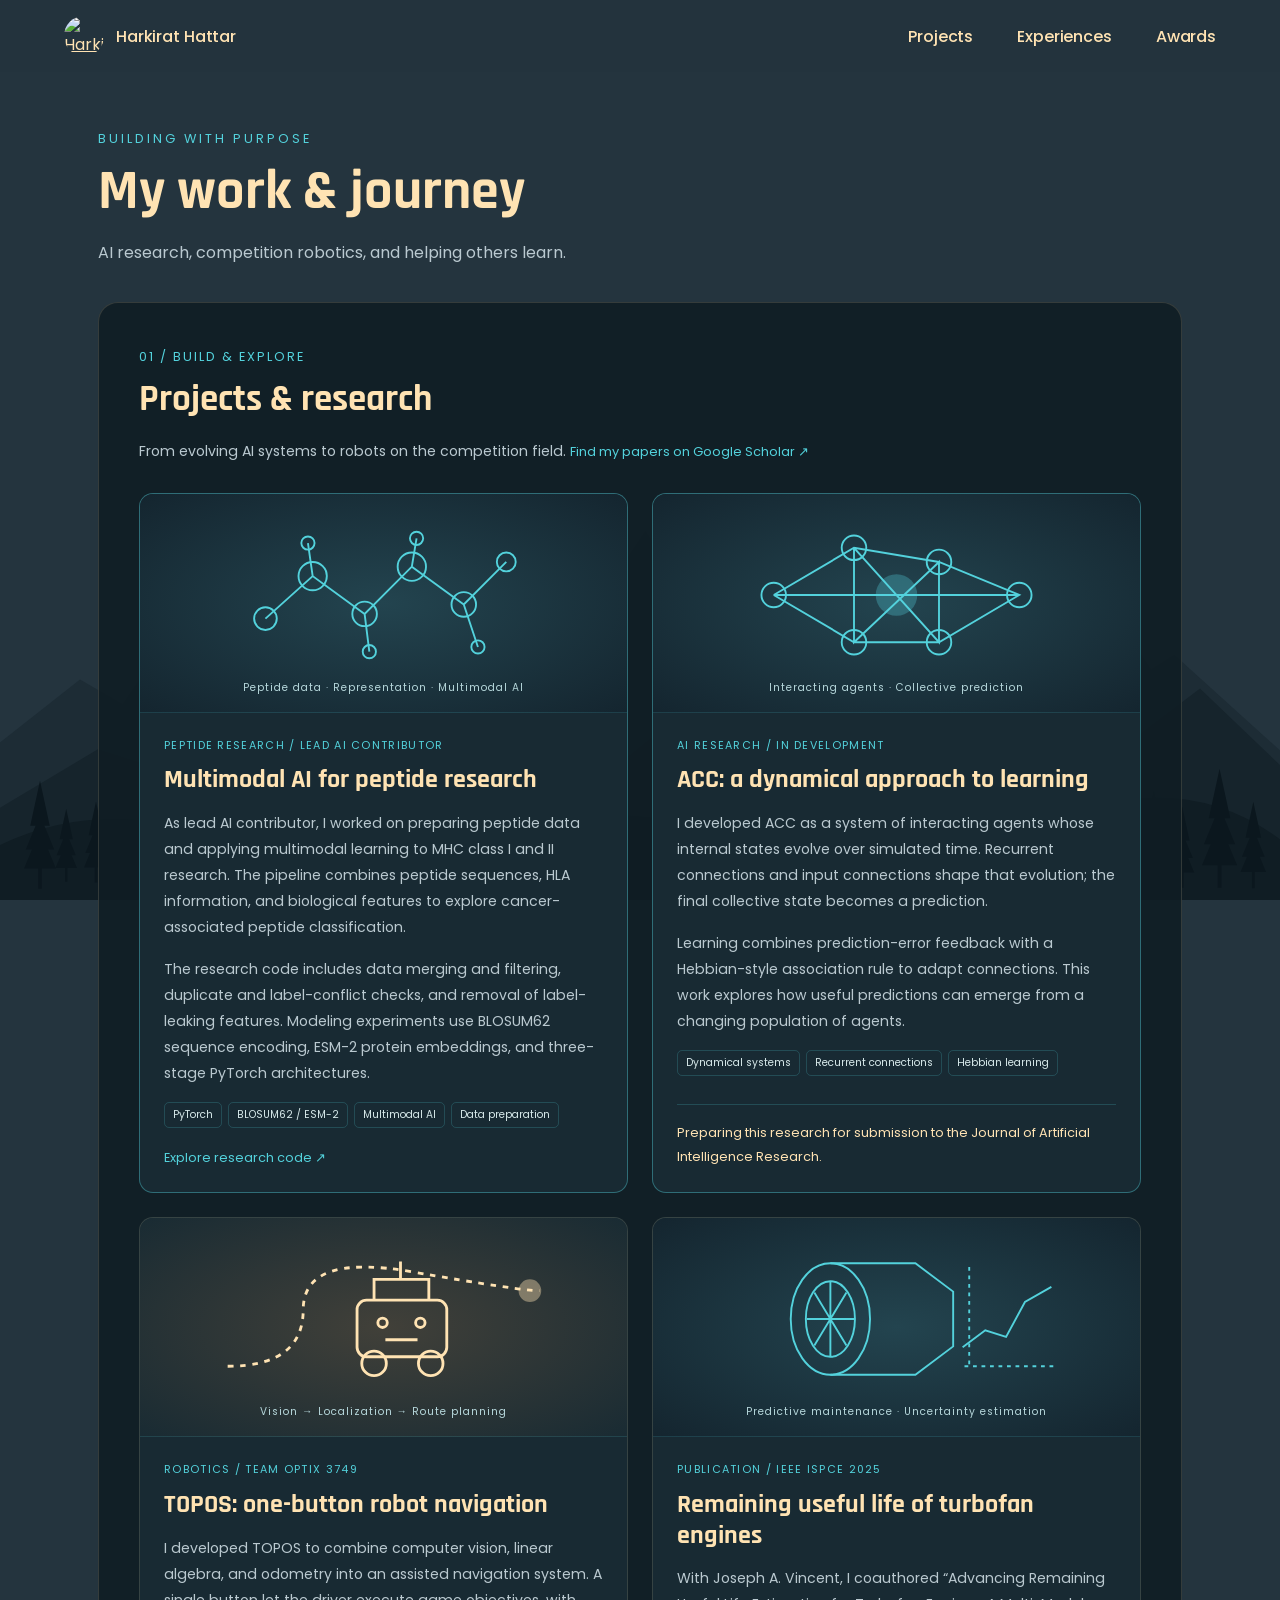
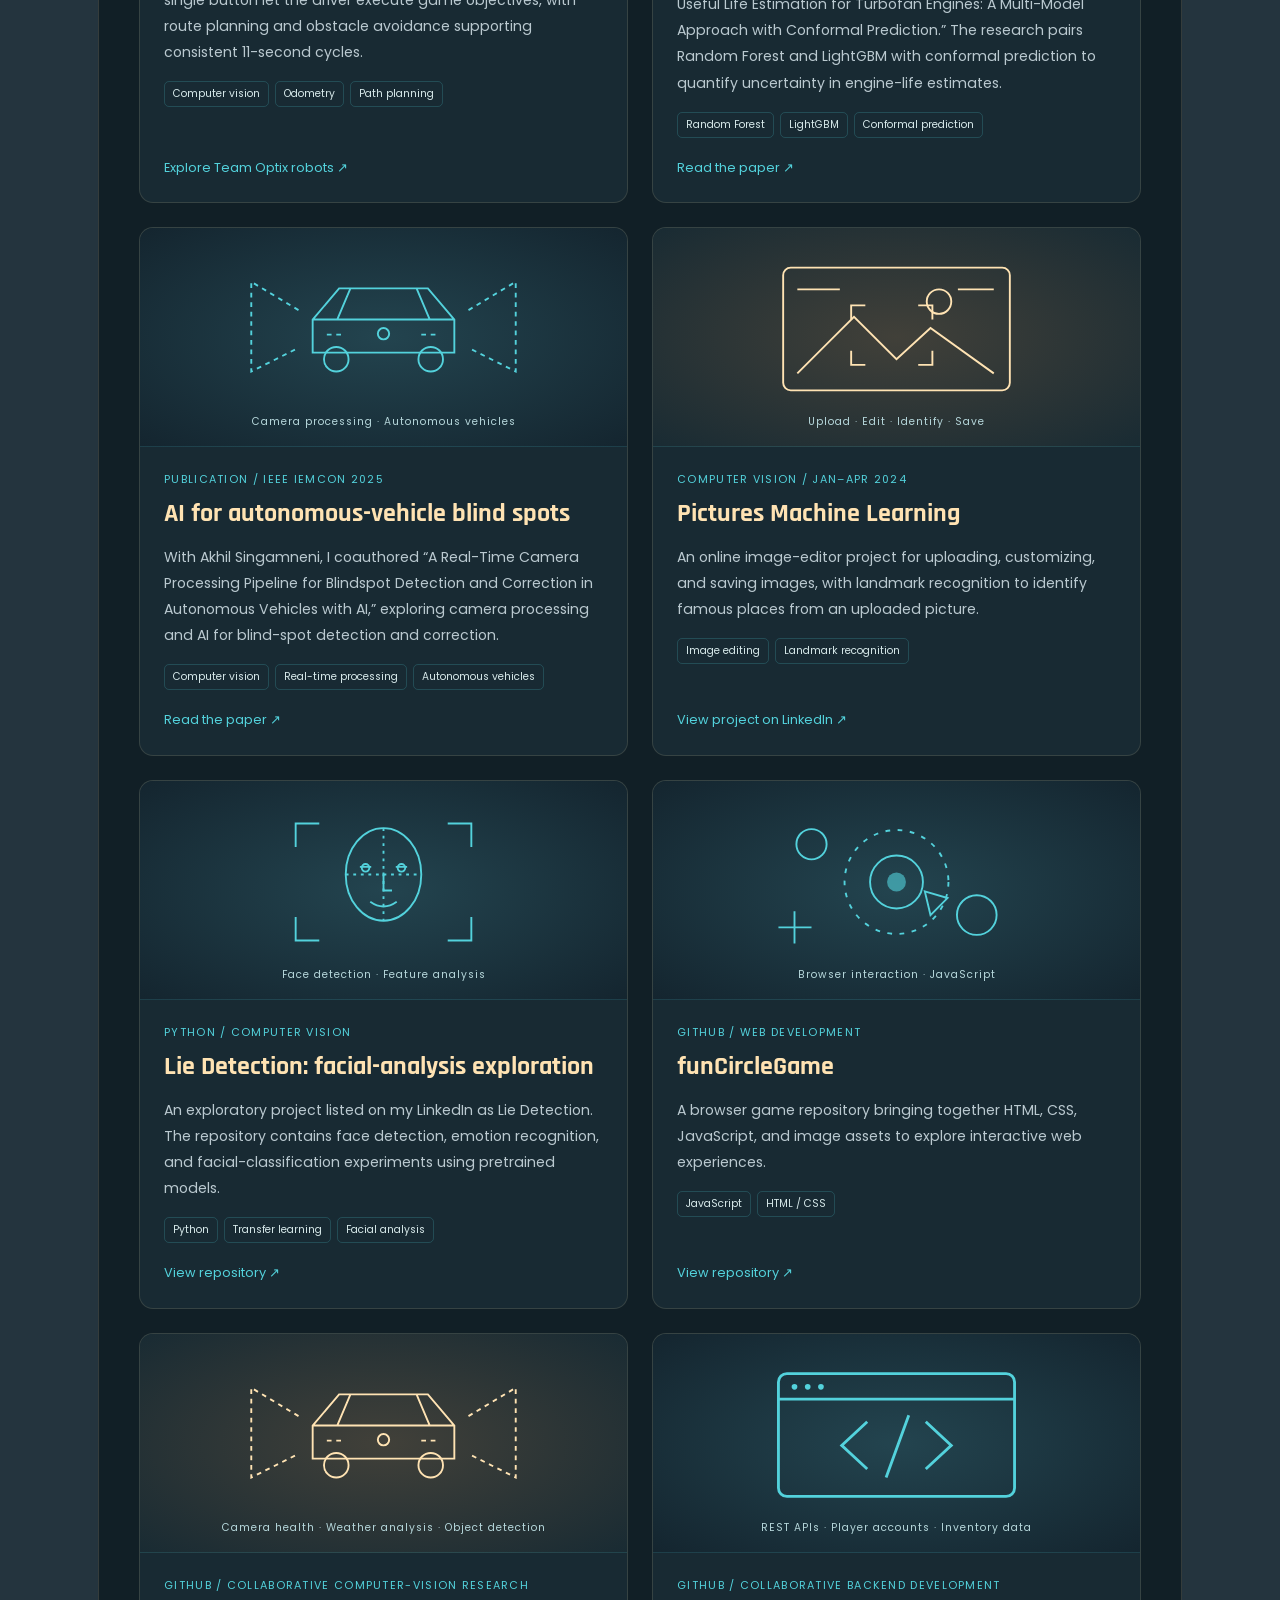
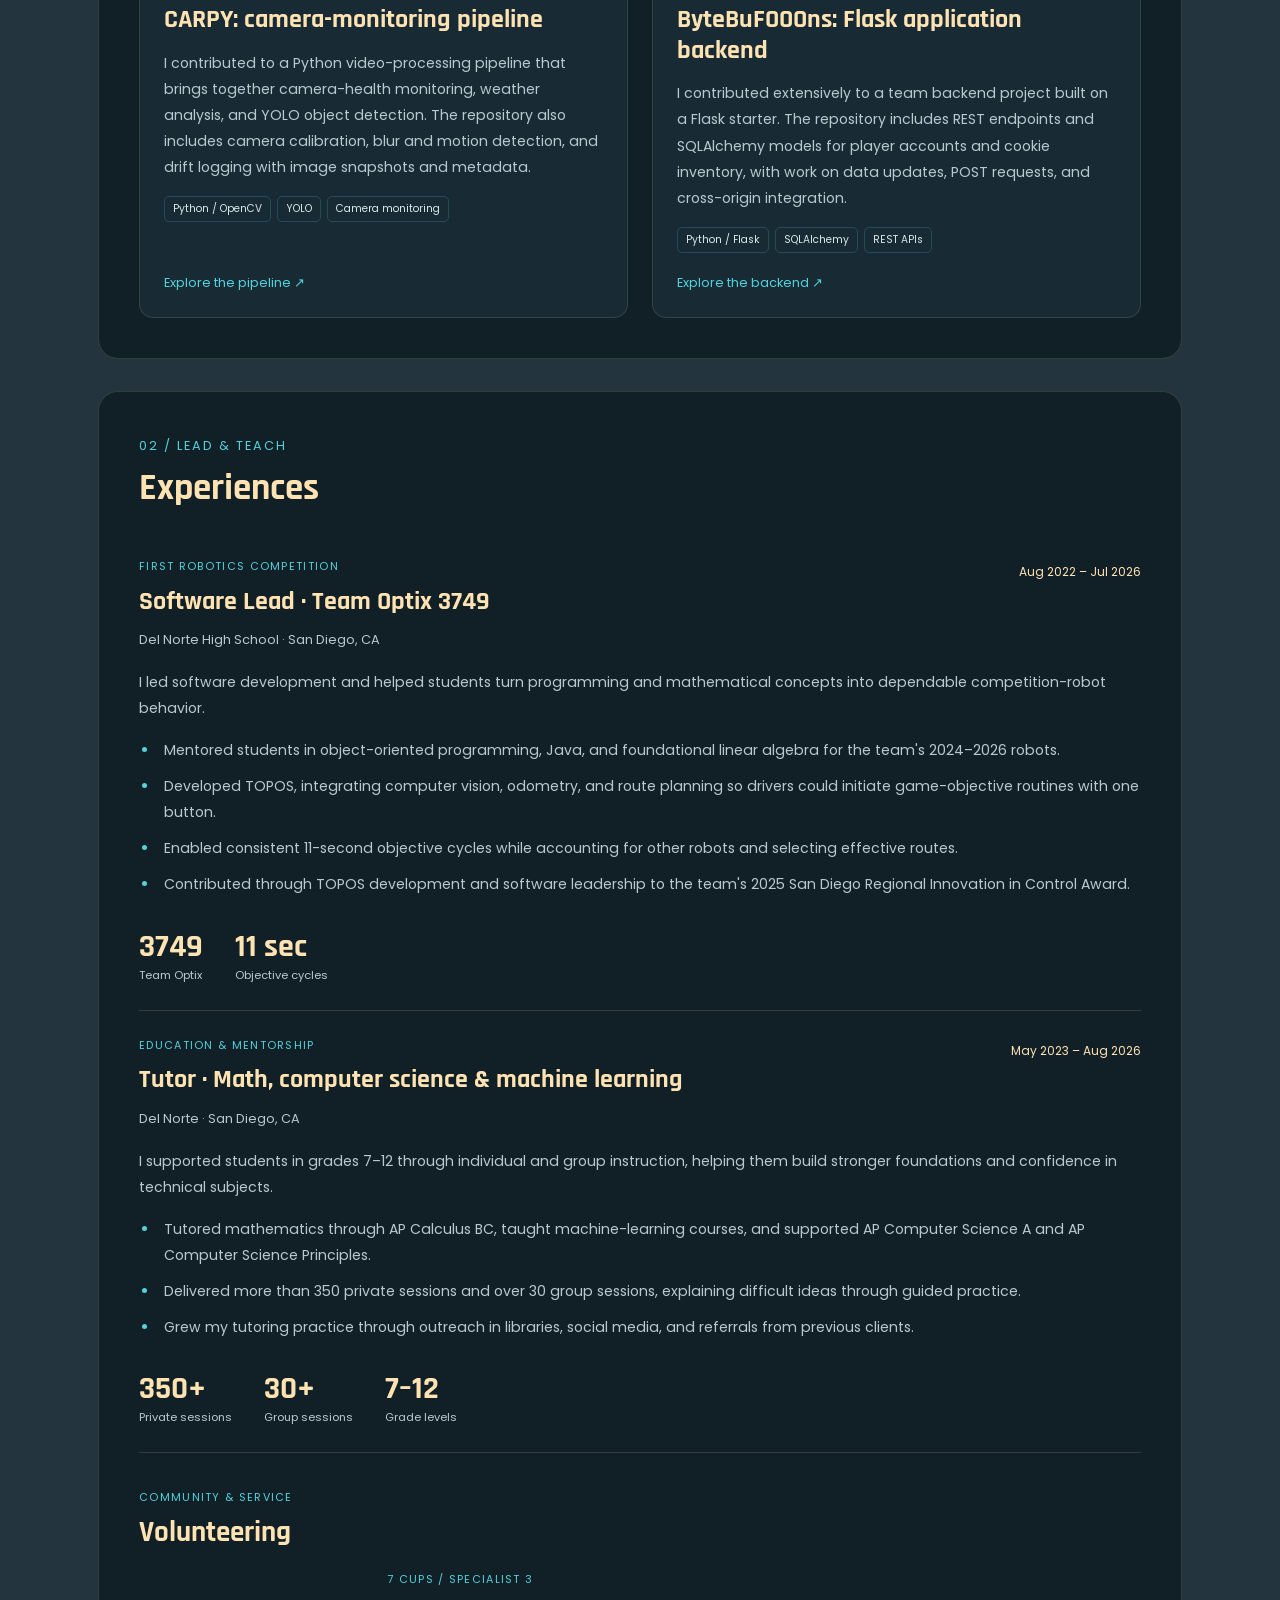
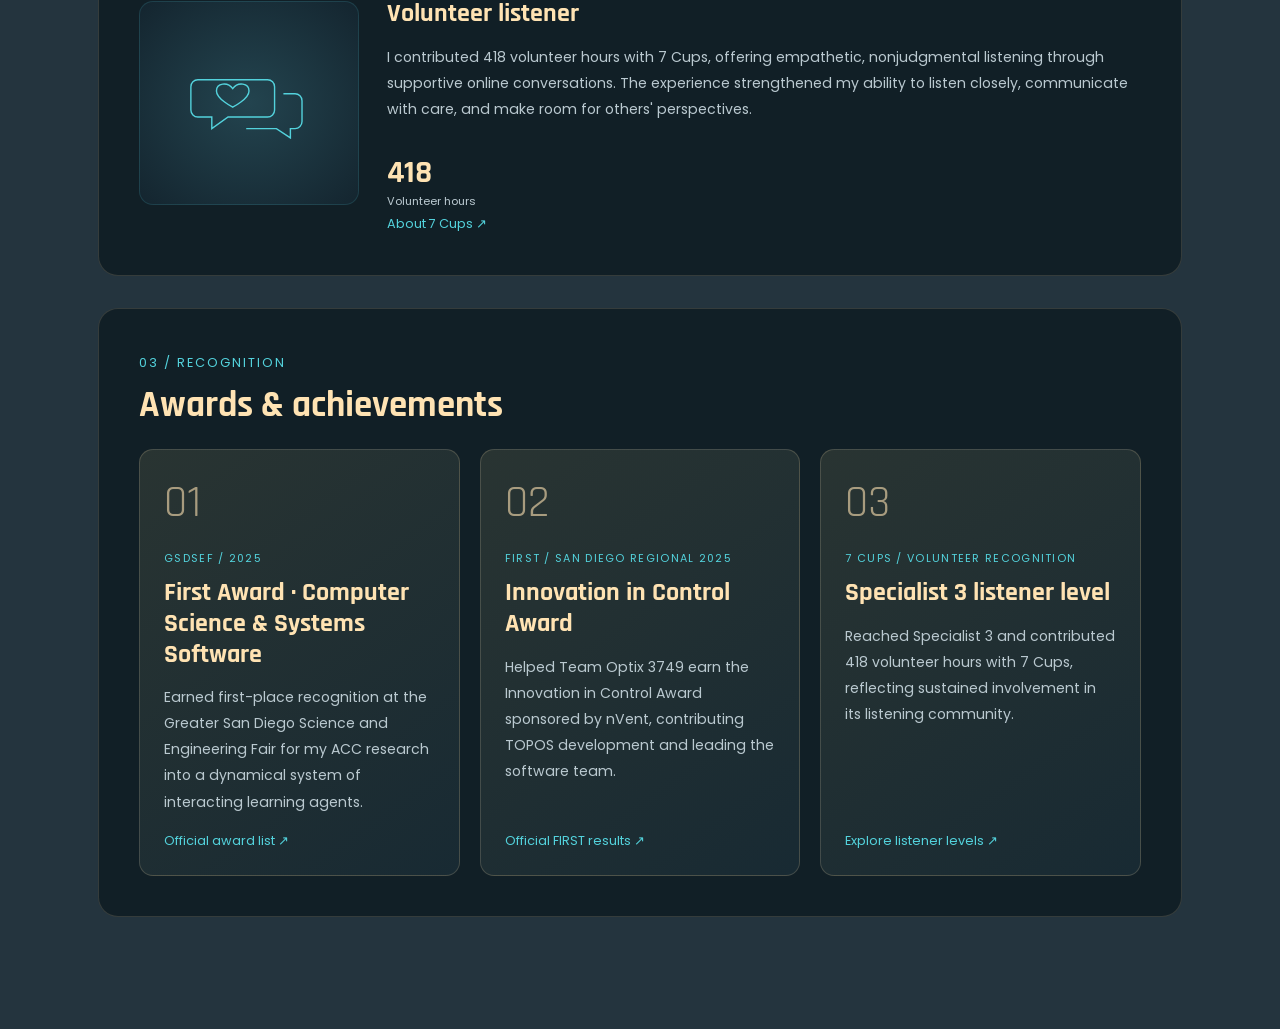
==== about.html @ 41f13f4e "Add files via upload" ====
﻿<!DOCTYPE html>
<html lang="en">
<head>
  <meta charset="UTF-8">
  <meta name="viewport" content="width=device-width, initial-scale=1">
  <meta name="description" content="Explore Harkirat Hattar's projects, experiences, and awards.">
  <title>Harkirat Hattar | About</title>
  <link href="https://fonts.googleapis.com/css2?family=Poppins:wght@400;500;600&family=Rajdhani:wght@400;600;700&display=swap" rel="stylesheet">
  <link rel="stylesheet" href="./style.css">
  <script src="./script.js" defer></script>
</head>
<body class="back-row-toggle about-page">
  <div class="rain front-row" aria-hidden="true"></div>
  <div class="rain back-row" aria-hidden="true"></div>
  <svg class="landscape" viewBox="0 0 1440 360" preserveAspectRatio="none" aria-hidden="true" focusable="false">
    <defs><symbol id="pine" viewBox="0 0 40 100"><path d="M18 100V82H2L11 65H4L15 44H9L20 4L31 44H25L36 65H29L38 82H22V100Z" /></symbol></defs>
    <path class="mountains-distant" d="M0 220L90 164L138 186L252 52L315 122L350 109L465 219L574 140L615 162L726 32L803 121L839 110L967 229L1061 151L1106 167L1220 66L1295 155L1321 142L1440 227V360H0Z" />
    <path class="mountains-near" d="M0 278L110 226L166 240L287 159L365 218L405 207L535 285L641 222L695 240L815 163L886 217L928 202L1080 283L1172 220L1243 236L1350 172L1440 240V360H0Z" />
    <path class="foothills" d="M0 311Q125 264 267 312T556 309T843 314T1150 302T1440 306V360H0Z" />
    <g class="trees">
      <use href="#pine" x="25" y="245" width="40" height="110" /><use href="#pine" x="61" y="272" width="27" height="76" /><use href="#pine" x="93" y="263" width="30" height="88" />
      <use href="#pine" x="1280" y="252" width="36" height="104" /><use href="#pine" x="1315" y="268" width="30" height="87" /><use href="#pine" x="1350" y="230" width="44" height="128" /><use href="#pine" x="1394" y="263" width="32" height="93" />
    </g>
  </svg>

  <header>
    <div class="nav-brand">
      <a class="nav-portrait" href="./index.html" aria-label="Home">
        <img class="logo" src="./assets/harkirat-hattar.jpg" alt="Harkirat Hattar" width="40" height="40">
      </a>
      <a class="nav-name" href="./index.html">Harkirat Hattar</a>
    </div>
    <button class="icons" type="button" aria-label="Open navigation" aria-controls="main-navigation" aria-expanded="false"><span id="menu-icon" aria-hidden="true">&#9776;</span><span id="close-icon" aria-hidden="true">&#215;</span></button>
    <nav class="navbar" id="main-navigation" aria-label="Main navigation">
      <a href="./about.html#projects" class="nav-item" style="--i: 0">Projects</a>
      <a href="./about.html#experiences" class="nav-item" style="--i: 1">Experiences</a>
      <a href="./about.html#awards" class="nav-item" style="--i: 2">Awards</a>
    </nav>
  </header>

  <main class="about-layout">
    <svg class="art-library" xmlns="http://www.w3.org/2000/svg" aria-hidden="true" focusable="false">
      <defs>
        <symbol id="art-peptide" viewBox="0 0 400 180"><g fill="none" stroke="currentColor" stroke-width="2"><path d="M75 115 125 70 180 110 230 60 285 100 330 55M125 70l-5-35M180 110l5 40M230 60l5-30M285 100l15 45"/><circle cx="75" cy="115" r="12"/><circle cx="125" cy="70" r="15"/><circle cx="180" cy="110" r="13"/><circle cx="230" cy="60" r="15"/><circle cx="285" cy="100" r="13"/><circle cx="330" cy="55" r="10"/><circle cx="120" cy="35" r="7"/><circle cx="185" cy="150" r="7"/><circle cx="235" cy="30" r="7"/><circle cx="300" cy="145" r="7"/></g></symbol>
        <symbol id="art-car" viewBox="0 0 400 180"><g fill="none" stroke="currentColor" stroke-width="2"><path d="M125 115V80l28-33h94l28 33v35zM125 80h150M165 47l-14 33M235 47l14 33"/><circle cx="150" cy="122" r="13"/><circle cx="250" cy="122" r="13"/><path d="M140 96h20M240 96h20M110 70 60 40v95l50-25M290 70l50-30v95l-50-25" stroke-dasharray="5 5"/><circle cx="200" cy="95" r="6"/></g></symbol>
        <symbol id="art-agents" viewBox="0 0 400 180"><g fill="none" stroke="currentColor" stroke-width="2"><path d="M70 90 155 40 245 55 330 90 245 140 155 140 70 90M155 40 155 140 245 55 245 140 155 40M70 90 330 90"/><circle cx="70" cy="90" r="13"/><circle cx="155" cy="40" r="13"/><circle cx="245" cy="55" r="13"/><circle cx="330" cy="90" r="13"/><circle cx="155" cy="140" r="13"/><circle cx="245" cy="140" r="13"/></g><circle cx="200" cy="90" r="22" fill="currentColor" opacity=".3"/></symbol>
        <symbol id="art-robot" viewBox="0 0 400 180"><g fill="none" stroke="currentColor" stroke-width="3"><path stroke-dasharray="6 7" d="M35 140Q115 140 115 80T230 40T365 60"/><rect x="172" y="70" width="95" height="60" rx="10"/><path d="M190 70V48h58v22M218 48V29"/><circle cx="190" cy="137" r="13"/><circle cx="250" cy="137" r="13"/><circle cx="199" cy="94" r="5"/><circle cx="239" cy="94" r="5"/><path d="M202 112h34"/></g><circle cx="355" cy="60" r="12" fill="currentColor" opacity=".4"/></symbol>
        <symbol id="art-engine" viewBox="0 0 400 180"><g fill="none" stroke="currentColor" stroke-width="2"><ellipse cx="130" cy="90" rx="42" ry="59"/><ellipse cx="130" cy="90" rx="26" ry="40"/><path d="M130 31h90l40 30v58l-40 30h-90M130 50v80M105 90h50M113 62l34 56M147 62l-34 56M270 120l24-18 22 7 20-37 28-16"/><path stroke-dasharray="4 5" d="M272 140h95M277 35v108"/></g></symbol>
        <symbol id="art-image" viewBox="0 0 400 180"><g fill="none" stroke="currentColor" stroke-width="2"><rect x="80" y="25" width="240" height="130" rx="8"/><path d="m95 137 60-60 45 45 36-33 67 48M95 48h45M265 48h38"/><circle cx="245" cy="61" r="13"/><path d="M167 65h-15v15M223 65h15v15M152 113v15h15M238 113v15h-15"/></g></symbol>
        <symbol id="art-face" viewBox="0 0 400 180"><g fill="none" stroke="currentColor" stroke-width="2"><path d="M132 28h-25v25M268 28h25v25M107 127v25h25M293 127v25h-25"/><ellipse cx="200" cy="82" rx="40" ry="49"/><path d="M175 74h12M213 74h12M200 80v19h9M186 111q14 10 28 0"/><circle cx="181" cy="75" r="4"/><circle cx="219" cy="75" r="4"/><path stroke-dasharray="3 5" d="M160 82h80M200 33v98"/></g></symbol>
        <symbol id="art-game" viewBox="0 0 400 180"><g fill="none" stroke="currentColor" stroke-width="2"><circle cx="200" cy="90" r="55" stroke-dasharray="5 8"/><circle cx="200" cy="90" r="28"/><circle cx="110" cy="50" r="16"/><circle cx="285" cy="125" r="21"/><path d="m230 100 24 7-18 18zM75 138h35M92 121v34"/></g><circle cx="200" cy="90" r="10" fill="currentColor" opacity=".6"/></symbol>
        <symbol id="art-code" viewBox="0 0 400 180"><g fill="none" stroke="currentColor" stroke-width="3"><rect x="75" y="25" width="250" height="130" rx="9"/><path d="M75 52h250m-156 24-27 25 27 25m62-50 27 25-27 25m-18-57-24 66"/></g><g fill="currentColor"><circle cx="92" cy="39" r="3"/><circle cx="106" cy="39" r="3"/><circle cx="120" cy="39" r="3"/></g></symbol>
        <symbol id="art-support" viewBox="0 0 400 180"><g fill="none" stroke="currentColor" stroke-width="3"><path d="M90 40h150a15 15 0 0 1 15 15v50a15 15 0 0 1-15 15h-85l-35 25v-25H90a15 15 0 0 1-15-15V55a15 15 0 0 1 15-15Z"/><path d="M274 70h25a15 15 0 0 1 15 15v45a15 15 0 0 1-15 15h-10v20l-30-20h-65"/><path d="M165 99s-35-18-35-35c0-17 24-20 35-5 11-15 35-12 35 5 0 17-35 35-35 35Z"/></g></symbol>
      </defs>
    </svg>
    <div class="about-sections">
      <div class="about-intro"><p>Building with purpose</p><h1>My work &amp; journey</h1><div class="intro-summary">AI research, competition robotics, and helping others learn.</div></div>
      <section class="about-section" id="projects" aria-labelledby="projects-heading">
        <span class="section-number">01 / BUILD &amp; EXPLORE</span><h2 id="projects-heading">Projects &amp; research</h2>
        <p class="section-intro">From evolving AI systems to robots on the competition field. <a class="card-link" href="https://scholar.google.com/scholar?hl=en&amp;as_sdt=0%2C5&amp;q=Harkirat+Hattar&amp;oq=" target="_blank" rel="noopener noreferrer">Find my papers on Google Scholar ↗</a></p>
        <div class="project-grid">
          <article class="project-card featured-project">
            <div class="project-art"><svg aria-hidden="true"><use href="#art-peptide"/></svg><span>Peptide data · Representation · Multimodal AI</span></div>
            <div class="card-body"><span class="card-kicker">Peptide research / Lead AI contributor</span><h3>Multimodal AI for peptide research</h3><p>As lead AI contributor, I worked on preparing peptide data and applying multimodal learning to MHC class I and II research. The pipeline combines peptide sequences, HLA information, and biological features to explore cancer-associated peptide classification.</p><p>The research code includes data merging and filtering, duplicate and label-conflict checks, and removal of label-leaking features. Modeling experiments use BLOSUM62 sequence encoding, ESM-2 protein embeddings, and three-stage PyTorch architectures.</p><div class="tags"><span>PyTorch</span><span>BLOSUM62 / ESM-2</span><span>Multimodal AI</span><span>Data preparation</span></div><a class="card-link" href="https://github.com/Peptidereaserch/Peptides" target="_blank" rel="noopener noreferrer">Explore research code ↗</a></div>
          </article>
          <article class="project-card featured-project">
            <div class="project-art"><svg aria-hidden="true"><use href="#art-agents"/></svg><span>Interacting agents · Collective prediction</span></div>
            <div class="card-body"><span class="card-kicker">AI research / In development</span><h3>ACC: a dynamical approach to learning</h3><p>I developed ACC as a system of interacting agents whose internal states evolve over simulated time. Recurrent connections and input connections shape that evolution; the final collective state becomes a prediction.</p><p>Learning combines prediction-error feedback with a Hebbian-style association rule to adapt connections. This work explores how useful predictions can emerge from a changing population of agents.</p><div class="tags"><span>Dynamical systems</span><span>Recurrent connections</span><span>Hebbian learning</span></div><p class="research-status">Preparing this research for submission to the Journal of Artificial Intelligence Research.</p></div>
          </article>
          <article class="project-card">
            <div class="project-art"><svg aria-hidden="true"><use href="#art-robot"/></svg><span>Vision → Localization → Route planning</span></div>
            <div class="card-body"><span class="card-kicker">Robotics / Team Optix 3749</span><h3>TOPOS: one-button robot navigation</h3><p>I developed TOPOS to combine computer vision, linear algebra, and odometry into an assisted navigation system. A single button let the driver execute game objectives, with route planning and obstacle avoidance supporting consistent 11-second cycles.</p><div class="tags"><span>Computer vision</span><span>Odometry</span><span>Path planning</span></div><a class="card-link" href="https://www.team3749.com/projects-6" target="_blank" rel="noopener noreferrer">Explore Team Optix robots ↗</a></div>
          </article>
          <article class="project-card">
            <div class="project-art"><svg aria-hidden="true"><use href="#art-engine"/></svg><span>Predictive maintenance · Uncertainty estimation</span></div>
            <div class="card-body"><span class="card-kicker">Publication / IEEE ISPCE 2025</span><h3>Remaining useful life of turbofan engines</h3><p>With Joseph A. Vincent, I coauthored “Advancing Remaining Useful Life Estimation for Turbofan Engines: A Multi-Model Approach with Conformal Prediction.” The research pairs Random Forest and LightGBM with conformal prediction to quantify uncertainty in engine-life estimates.</p><div class="tags"><span>Random Forest</span><span>LightGBM</span><span>Conformal prediction</span></div><a class="card-link" href="https://doi.org/10.1109/ISPCE64260.2025.11044907" target="_blank" rel="noopener noreferrer">Read the paper ↗</a></div>
          </article>
          <article class="project-card">
            <div class="project-art"><svg aria-hidden="true"><use href="#art-car"/></svg><span>Camera processing · Autonomous vehicles</span></div>
            <div class="card-body"><span class="card-kicker">Publication / IEEE IEMCON 2025</span><h3>AI for autonomous-vehicle blind spots</h3><p>With Akhil Singamneni, I coauthored “A Real-Time Camera Processing Pipeline for Blindspot Detection and Correction in Autonomous Vehicles with AI,” exploring camera processing and AI for blind-spot detection and correction.</p><div class="tags"><span>Computer vision</span><span>Real-time processing</span><span>Autonomous vehicles</span></div><a class="card-link" href="https://doi.org/10.1109/IEMCON67450.2025.11381250" target="_blank" rel="noopener noreferrer">Read the paper ↗</a></div>
          </article>
          <article class="project-card">
            <div class="project-art"><svg aria-hidden="true"><use href="#art-image"/></svg><span>Upload · Edit · Identify · Save</span></div>
            <div class="card-body"><span class="card-kicker">Computer vision / Jan–Apr 2024</span><h3>Pictures Machine Learning</h3><p>An online image-editor project for uploading, customizing, and saving images, with landmark recognition to identify famous places from an uploaded picture.</p><div class="tags"><span>Image editing</span><span>Landmark recognition</span></div><a class="card-link" href="https://www.linkedin.com/in/harkirath135/" target="_blank" rel="noopener noreferrer">View project on LinkedIn ↗</a></div>
          </article>
          <article class="project-card">
            <div class="project-art"><svg aria-hidden="true"><use href="#art-face"/></svg><span>Face detection · Feature analysis</span></div>
            <div class="card-body"><span class="card-kicker">Python / Computer vision</span><h3>Lie Detection: facial-analysis exploration</h3><p>An exploratory project listed on my LinkedIn as Lie Detection. The repository contains face detection, emotion recognition, and facial-classification experiments using pretrained models.</p><div class="tags"><span>Python</span><span>Transfer learning</span><span>Facial analysis</span></div><a class="card-link" href="https://github.com/Harkirat47/Lie-Detection" target="_blank" rel="noopener noreferrer">View repository ↗</a></div>
          </article>
          <article class="project-card">
            <div class="project-art"><svg aria-hidden="true"><use href="#art-game"/></svg><span>Browser interaction · JavaScript</span></div>
            <div class="card-body"><span class="card-kicker">GitHub / Web development</span><h3>funCircleGame</h3><p>A browser game repository bringing together HTML, CSS, JavaScript, and image assets to explore interactive web experiences.</p><div class="tags"><span>JavaScript</span><span>HTML / CSS</span></div><a class="card-link" href="https://github.com/Harkirat47/funCircleGame" target="_blank" rel="noopener noreferrer">View repository ↗</a></div>
          </article>
          <article class="project-card">
            <div class="project-art"><svg aria-hidden="true"><use href="#art-car"/></svg><span>Camera health · Weather analysis · Object detection</span></div>
            <div class="card-body"><span class="card-kicker">GitHub / Collaborative computer-vision research</span><h3>CARPY: camera-monitoring pipeline</h3><p>I contributed to a Python video-processing pipeline that brings together camera-health monitoring, weather analysis, and YOLO object detection. The repository also includes camera calibration, blur and motion detection, and drift logging with image snapshots and metadata.</p><div class="tags"><span>Python / OpenCV</span><span>YOLO</span><span>Camera monitoring</span></div><a class="card-link" href="https://github.com/Harkirat47/CARPY" target="_blank" rel="noopener noreferrer">Explore the pipeline ↗</a></div>
          </article>
          <article class="project-card">
            <div class="project-art"><svg aria-hidden="true"><use href="#art-code"/></svg><span>REST APIs · Player accounts · Inventory data</span></div>
            <div class="card-body"><span class="card-kicker">GitHub / Collaborative backend development</span><h3>ByteBuFOOOns: Flask application backend</h3><p>I contributed extensively to a team backend project built on a Flask starter. The repository includes REST endpoints and SQLAlchemy models for player accounts and cookie inventory, with work on data updates, POST requests, and cross-origin integration.</p><div class="tags"><span>Python / Flask</span><span>SQLAlchemy</span><span>REST APIs</span></div><a class="card-link" href="https://github.com/Harkirat47/ByteBuFOOOns" target="_blank" rel="noopener noreferrer">Explore the backend ↗</a></div>
          </article>
        </div>
      </section>
      <section class="about-section" id="experiences" aria-labelledby="experiences-heading">
        <span class="section-number">02 / LEAD &amp; TEACH</span><h2 id="experiences-heading">Experiences</h2>
        <article class="experience-entry"><div class="entry-heading"><div><span class="card-kicker">FIRST Robotics Competition</span><h3>Software Lead · Team Optix 3749</h3><p class="entry-location">Del Norte High School · San Diego, CA</p></div><span class="entry-date">Aug 2022 – Jul 2026</span></div><p>I led software development and helped students turn programming and mathematical concepts into dependable competition-robot behavior.</p><ul class="detail-list"><li>Mentored students in object-oriented programming, Java, and foundational linear algebra for the team's 2024–2026 robots.</li><li>Developed TOPOS, integrating computer vision, odometry, and route planning so drivers could initiate game-objective routines with one button.</li><li>Enabled consistent 11-second objective cycles while accounting for other robots and selecting effective routes.</li><li>Contributed through TOPOS development and software leadership to the team's 2025 San Diego Regional Innovation in Control Award.</li></ul><div class="metric-row"><span><strong>3749</strong>Team Optix</span><span><strong>11 sec</strong>Objective cycles</span></div></article>
        <article class="experience-entry"><div class="entry-heading"><div><span class="card-kicker">Education &amp; mentorship</span><h3>Tutor · Math, computer science &amp; machine learning</h3><p class="entry-location">Del Norte · San Diego, CA</p></div><span class="entry-date">May 2023 – Aug 2026</span></div><p>I supported students in grades 7–12 through individual and group instruction, helping them build stronger foundations and confidence in technical subjects.</p><ul class="detail-list"><li>Tutored mathematics through AP Calculus BC, taught machine-learning courses, and supported AP Computer Science A and AP Computer Science Principles.</li><li>Delivered more than 350 private sessions and over 30 group sessions, explaining difficult ideas through guided practice.</li><li>Grew my tutoring practice through outreach in libraries, social media, and referrals from previous clients.</li></ul><div class="metric-row"><span><strong>350+</strong>Private sessions</span><span><strong>30+</strong>Group sessions</span><span><strong>7–12</strong>Grade levels</span></div></article>
        <div class="volunteer-heading"><span class="card-kicker">Community &amp; service</span><h3>Volunteering</h3></div>
        <article class="volunteer-card"><div class="volunteer-art project-art"><svg aria-hidden="true"><use href="#art-support"/></svg></div><div><span class="card-kicker">7 Cups / Specialist 3</span><h3>Volunteer listener</h3><p>I contributed 418 volunteer hours with 7 Cups, offering empathetic, nonjudgmental listening through supportive online conversations. The experience strengthened my ability to listen closely, communicate with care, and make room for others' perspectives.</p><div class="metric-row"><span><strong>418</strong>Volunteer hours</span></div><a class="card-link" href="https://www.7cups.com/" target="_blank" rel="noopener noreferrer">About 7 Cups ↗</a></div></article>
      </section>
      <section class="about-section" id="awards" aria-labelledby="awards-heading">
        <span class="section-number">03 / RECOGNITION</span><h2 id="awards-heading">Awards &amp; achievements</h2>
        <div class="award-grid">
          <article class="award-card"><span class="award-mark" aria-hidden="true">01</span><span class="card-kicker">GSDSEF / 2025</span><h3>First Award · Computer Science &amp; Systems Software</h3><p>Earned first-place recognition at the Greater San Diego Science and Engineering Fair for my ACC research into a dynamical system of interacting learning agents.</p><a class="card-link" href="https://www.gsdsef.org/sites/default/files/2025%201st%20Awards%20Senior%20Division.pdf" target="_blank" rel="noopener noreferrer">Official award list ↗</a></article>
          <article class="award-card"><span class="award-mark" aria-hidden="true">02</span><span class="card-kicker">FIRST / San Diego Regional 2025</span><h3>Innovation in Control Award</h3><p>Helped Team Optix 3749 earn the Innovation in Control Award sponsored by nVent, contributing TOPOS development and leading the software team.</p><a class="card-link" href="https://frc-events.firstinspires.org/2025/CASD/awards" target="_blank" rel="noopener noreferrer">Official FIRST results ↗</a></article>
          <article class="award-card"><span class="award-mark" aria-hidden="true">03</span><span class="card-kicker">7 Cups / Volunteer recognition</span><h3>Specialist 3 listener level</h3><p>Reached Specialist 3 and contributed 418 volunteer hours with 7 Cups, reflecting sustained involvement in its listening community.</p><a class="card-link" href="https://www.7cups.com/about/faqBadgesCheers.php" target="_blank" rel="noopener noreferrer">Explore listener levels ↗</a></article>
        </div>
      </section>
    </div>
  </main>

</body>
</html>
---- style.css ----
﻿.rain {
  position: absolute;
  left: 0;
  width: 100%;
  height: 100%;
  z-index: 2;
}

.rain.back-row {
  display: none;
  z-index: 1;
  bottom: 60px;
  opacity: 0.5;
}

body.back-row-toggle .rain.back-row {
  display: block;
}

.drop {
  position: absolute;
  bottom: 100%;
  width: 15px;
  height: 200px;
  pointer-events: none;
  animation: drop 2.2s linear infinite;
}

@keyframes drop {
  0% {
    transform: translateY(0vh);
  }
  75% {
    transform: translateY(90vh);
  }
  100% {
    transform: translateY(90vh);
  }
}

.stem {
  width: 4px;
  height: 80%;
  margin-left: 7px;
  background: linear-gradient(to bottom, rgba(235, 247, 255, 0), rgba(235, 247, 255, 0.95));
  animation: stem 2.2s linear infinite;
}

@keyframes stem {
  0% {
    opacity: 1;
  }
  65% {
    opacity: 1;
  }
  75% {
    opacity: 0;
  }
  100% {
    opacity: 0;
  }
}

header {
  position: fixed;
  top: 0;
  left: 0;
  width: 100%;
  padding: 1rem 5%;
  display: flex;
  justify-content: space-between;
  align-items: center;
  z-index: 5;
}

.logo {
  width: 40px;
}

.nav-item {
  position: relative;
  color: var(--sea-sand);
  font-size: 1rem;
  font-weight: 500;
  line-height: 25px;
  letter-spacing: -0.13px;
  text-decoration: none;
  margin-left: 2.5rem;
  transition: all 0.5s ease;
}

.nav-item:hover {
  color: var(--sea-turquoise);
}

.nav-item::after {
  content: "";
  position: absolute;
  bottom: -0.3rem;
  left: 50%;
  width: 0;
  height: 0.15rem;
  transform: translateX(-50%);
  background-color: var(--sea-turquoise);
  transition: all 0.5s ease;
}

.nav-item:hover:after {
  width: 100%;
}

.icons {
  position: absolute;
  right: 5%;
  font-size: 2.3rem;
  color: var(--sea-sand);
  cursor: pointer;
  display: none;
}

#check {
  display: none;
}

@media (max-width: 900px) {
  header {
    padding: 1.3rem 5%;
  }
}

@media (max-width: 700px) {
  header::before {
    position: absolute;
    content: "";
    inset: 0;
    width: 100%;
    height: 100%;
    background: rgba(38, 100, 142, 0.85);
    backdrop-filter: blur(50px);
    z-index: -1;
  }

  header::after {
    position: absolute;
    content: "";
    top: 0;
    left: -100%;
    width: 100%;
    height: 100%;
    background: linear-gradient(
      90deg,
      transparent,
      rgba(255, 227, 179, 0.4),
      transparent
    );
    transition: 0.8s;
  }

  .icons {
    display: inline-flex;
  }

  header.menu-open .icons #menu-icon {
    display: none;
  }

  .icons #close-icon {
    display: none;
  }

  header.menu-open .icons #close-icon {
    display: block;
  }

  .navbar {
    position: absolute;
    top: 100%;
    left: 0;
    width: 100%;
    height: 0;
    background: rgba(38, 100, 142, 0.85);
    backdrop-filter: blur(50px);
    box-shadow: 0 0.5rem 1rem rgba(38, 100, 142, 0.2);
    overflow: hidden;
    transition: all 0.3s ease;
  }

  header.menu-open .navbar {
    height: 16rem;
  }

  .nav-item {
    display: block;
    font-size: 1.1rem;
    margin: 2rem 0;
    text-align: center;
    transform: translateY(-50px);
    opacity: 0;
    transition: all 0.3s ease;
  }

  .nav-item:hover::after {
    width: auto;
  }

  header.menu-open .navbar a {
    transform: translateY(0);
    opacity: 1;
    transition-delay: calc(0.15s * var(--i));
  }
}

:root { --sea-deep: #26648e; --sea-blue: #4f8fc0; --sea-turquoise: #53d2dc; --sea-sand: #ffe3b3; --neon-primary: var(--sea-turquoise); }
* { box-sizing: border-box; }
html { min-height: 100%; }
body { margin: 0; min-height: 100vh; min-height: 100svh; background: #24343e; color: var(--sea-sand); font-family: "Poppins", sans-serif; }
.rain { position: fixed !important; inset: 0; overflow: hidden; pointer-events: none; }
.rain.back-row { top: -60px; bottom: 60px; }
.content { position: relative; z-index: 4; display: flex; flex-direction: column; align-items: center; justify-content: center; min-height: 100vh; min-height: 100svh; padding: 120px 20px; text-align: center; font-family: "Rajdhani", sans-serif; }
.content h1 { position: relative; max-width: 100%; font-size: clamp(3rem, 8.5vw, 7.5rem); font-weight: 700; letter-spacing: clamp(2px, .9vw, 10px); color: var(--sea-sand); text-shadow: 0 3px 8px rgba(11, 23, 30, .45), 0 0 18px rgba(255, 227, 179, .12); margin: 0; padding-left: clamp(2px, .9vw, 10px); }
.content h1::before { content: attr(data-text); position: absolute; inset: 0; padding-left: inherit; color: var(--sea-sand); text-shadow: -1px 0 #c8ad86; overflow: hidden; clip-path: inset(0 0 100% 0); animation: glitch-anim 3s infinite linear alternate-reverse; }
@keyframes glitch-anim { 0% { clip-path: inset(10% 0 20% 0); transform: translateX(2px); } 5% { clip-path: inset(60% 0 30% 0); transform: translateX(-3px); } 10% { clip-path: inset(30% 0 50% 0); transform: translateX(3px); } 100% { clip-path: inset(90% 0 5% 0); transform: translateX(-2px); } }
a:focus-visible, button:focus-visible { outline: 2px solid var(--neon-primary); outline-offset: 6px; }
.icons { background: transparent; border: 0; padding: 0; line-height: 1; }
.logo { display: block; }
.nav-brand { display: flex; align-items: center; gap: 12px; }
.nav-portrait { display: block; flex-shrink: 0; color: var(--sea-sand); transition: color .3s ease; }
.nav-portrait:hover { color: var(--sea-turquoise); }
.nav-portrait .logo { width: 40px; height: 40px; border-radius: 50%; object-fit: cover; }
.nav-name { position: relative; color: var(--sea-sand); font-size: 1rem; font-weight: 500; line-height: 25px; letter-spacing: -.13px; text-decoration: none; transition: color .3s ease; }
.nav-name:hover { color: var(--sea-turquoise); }
.nav-name::after { content: ""; position: absolute; bottom: -.3rem; left: 50%; width: 0; height: .15rem; transform: translateX(-50%); background: var(--sea-turquoise); transition: width .3s ease; }
.nav-name:hover::after { width: 100%; }
@media (max-width: 360px) { .nav-brand { gap: 8px; } .nav-name { font-size: .85rem; } }
header::after { pointer-events: none; }
@media (max-width: 700px) { header:not(.menu-open) .navbar { visibility: hidden; } header.menu-open .navbar { visibility: visible; } }
@media (prefers-reduced-motion: reduce) { *, *::before, *::after { animation: none !important; transition: none !important; } .rain { display: none !important; } .content h1::before { display: none; } }





/* Quiet, layered mountain silhouettes behind the rain and title. */
.socials { display: flex; justify-content: center; gap: 20px; list-style: none; margin: 32px 0 0; padding: 0; font-family: "Poppins", sans-serif; }
.social-icon { position: relative; display: flex; align-items: center; justify-content: center; width: 50px; height: 50px; border-radius: 50%; background: #fff; color: #24343e; text-decoration: none; box-shadow: 0 10px 10px rgba(0, 0, 0, .18); transition: background .2s ease, color .2s ease, transform .2s ease; }
.social-icon svg { width: 22px; height: 22px; }
.social-icon .tooltip { position: absolute; bottom: calc(100% + 12px); left: 50%; transform: translate(-50%, 8px); padding: 5px 8px; border-radius: 5px; background: var(--social-color); color: #fff; font-size: 14px; opacity: 0; visibility: hidden; pointer-events: none; transition: opacity .2s ease, transform .3s cubic-bezier(.68, -.55, .265, 1.55), visibility .2s ease; }
.social-icon .tooltip::before { content: ""; position: absolute; width: 8px; height: 8px; bottom: -3px; left: 50%; background: inherit; transform: translateX(-50%) rotate(45deg); }
.social-icon.instagram { --social-color: #e4405f; }
.social-icon.gmail { --social-color: #d93025; }
.social-icon.linkedin { --social-color: #0a66c2; }
.social-icon.github { --social-color: #333; }
.social-icon:hover, .social-icon:focus-visible { background: var(--social-color); color: #fff; transform: translateY(-3px); }
.social-icon:hover .tooltip, .social-icon:focus-visible .tooltip { opacity: 1; visibility: visible; transform: translate(-50%, 0); }

.landscape { position: fixed; bottom: 0; left: 0; width: 100%; height: clamp(260px, 45vh, 560px); z-index: 0; pointer-events: none; }
.mountains-distant { fill: #1d2c35; }
.mountains-near { fill: #16242c; }
.foothills { fill: #101d24; }
.trees { fill: #0b171e; }
.about-page header { background: rgba(36, 52, 62, .95); }
.about-layout { position: relative; z-index: 4; display: block; max-width: 1140px; margin: 0 auto; padding: 130px 28px 80px; }
.about-sections { min-width: 0; }
.about-intro { margin-bottom: 36px; }
.about-intro p { margin: 0 0 8px; color: var(--sea-turquoise); font-size: .8rem; letter-spacing: 3px; text-transform: uppercase; }
.about-intro h1 { font-family: "Rajdhani", sans-serif; font-size: clamp(2rem, 5vw, 3.5rem); margin: 0; }
.about-section { scroll-margin-top: 110px; margin-bottom: 32px; padding: clamp(24px, 4vw, 40px); border: 1px solid rgba(255, 227, 179, .15); border-radius: 20px; background: rgba(16, 29, 36, .9); }
.about-section:target { border-color: var(--sea-turquoise); }
.section-number { color: var(--sea-turquoise); font-size: .8rem; letter-spacing: 2px; }
.about-section h2 { font-family: "Rajdhani", sans-serif; font-size: 2.3rem; margin: 8px 0 20px; }
.art-library { position: absolute; width: 0; height: 0; overflow: hidden; }
.intro-summary { color: #bac9d0; margin-top: 12px; line-height: 1.7; }
.section-intro { color: #bac9d0; font-size: .88rem; line-height: 1.8; margin: -4px 0 28px; }
.project-grid { display: grid; grid-template-columns: repeat(2, minmax(0, 1fr)); gap: 24px; }
.project-card { display: flex; flex-direction: column; min-width: 0; overflow: hidden; border: 1px solid rgba(255, 227, 179, .13); border-radius: 14px; background: #182a33; }
.featured-project { border-color: rgba(83, 210, 220, .4); }
.project-art { display: flex; flex-direction: column; align-items: center; justify-content: center; padding: 16px; color: var(--sea-turquoise); background: radial-gradient(ellipse at center, #23444f, #14252f); border-bottom: 1px solid rgba(83, 210, 220, .15); }
.project-art svg { display: block; width: 100%; height: 170px; }
.project-art span { font-size: .65rem; letter-spacing: 1px; color: #b5d6da; text-align: center; }
.project-card:nth-child(3n) .project-art { color: var(--sea-sand); background: radial-gradient(ellipse at center, #414039, #192b33); }
.card-body { display: flex; flex-direction: column; flex: 1; padding: 24px; }
.card-kicker { display: block; color: var(--sea-turquoise); font-size: .68rem; letter-spacing: 1.3px; text-transform: uppercase; line-height: 1.7; }
.project-card h3, .experience-entry h3, .volunteer-card h3, .award-card h3 { font-family: "Rajdhani", sans-serif; font-size: 1.6rem; line-height: 1.2; margin: 10px 0 14px; }
.card-body p, .experience-entry > p, .volunteer-card p, .award-card p { color: #bac9d0; font-size: .88rem; line-height: 1.85; margin: 0 0 16px; }
.tags { display: flex; flex-wrap: wrap; gap: 6px; margin: 0 0 20px; }
.tags span { border: 1px solid rgba(83, 210, 220, .2); border-radius: 5px; padding: 4px 8px; color: #d6e8e9; font-size: .65rem; }
.card-link { display: inline-block; align-self: flex-start; margin-top: auto; color: var(--sea-turquoise); font-size: .8rem; text-decoration: none; line-height: 1.6; }
.card-link:hover { text-decoration: underline; text-underline-offset: 4px; }
.card-body .research-status { margin-top: auto; margin-bottom: 0; padding-top: 16px; border-top: 1px solid rgba(83, 210, 220, .2); font-size: .8rem; color: var(--sea-sand); }
.experience-entry { padding: 26px 0; border-bottom: 1px solid rgba(255, 227, 179, .15); }
.entry-heading { display: flex; justify-content: space-between; gap: 24px; align-items: flex-start; }
.entry-location { margin: 0 0 20px; color: #bac9d0; font-size: .8rem; }
.entry-date { flex-shrink: 0; font-size: .75rem; color: var(--sea-sand); padding-top: 5px; }
.detail-list { padding-left: 20px; color: #bac9d0; font-size: .88rem; line-height: 1.85; }
.detail-list li { margin-bottom: 10px; padding-left: 5px; }
.detail-list li::marker { color: var(--sea-turquoise); }
.metric-row { display: flex; flex-wrap: wrap; gap: 32px; padding-top: 14px; }
.metric-row span { display: flex; flex-direction: column; color: #bac9d0; font-size: .7rem; }
.metric-row strong { font-family: "Rajdhani", sans-serif; font-size: 2rem; color: var(--sea-sand); }
.volunteer-heading { margin-top: 36px; }
.volunteer-heading h3 { font-family: "Rajdhani", sans-serif; font-size: 1.8rem; margin: 6px 0 20px; }
.volunteer-card { display: grid; grid-template-columns: 220px minmax(0, 1fr); align-items: center; gap: 28px; }
.volunteer-art { border-radius: 14px; border: 1px solid rgba(83, 210, 220, .15); }
.award-grid { display: grid; grid-template-columns: repeat(3, minmax(0, 1fr)); gap: 20px; }
.award-card { display: flex; flex-direction: column; padding: 24px; border: 1px solid rgba(255, 227, 179, .18); border-radius: 14px; background: linear-gradient(145deg, #293432, #182a33); }
.award-mark { font-family: "Rajdhani", sans-serif; font-size: 2.8rem; color: var(--sea-sand); opacity: .6; margin-bottom: 18px; }
@media (max-width: 900px) { .award-grid { grid-template-columns: 1fr; } }
@media (max-width: 700px) { .project-grid { grid-template-columns: 1fr; } .entry-heading { flex-direction: column; gap: 0; } .entry-date { margin-bottom: 20px; } .volunteer-card { grid-template-columns: 1fr; } .card-body { padding: 20px; } }
@media (max-width: 700px) { .about-layout { padding: 110px 20px 40px; } .about-section { scroll-margin-top: 100px; } }
@media (max-width: 700px) { .landscape { width: 180%; left: -40%; height: 38vh; } }
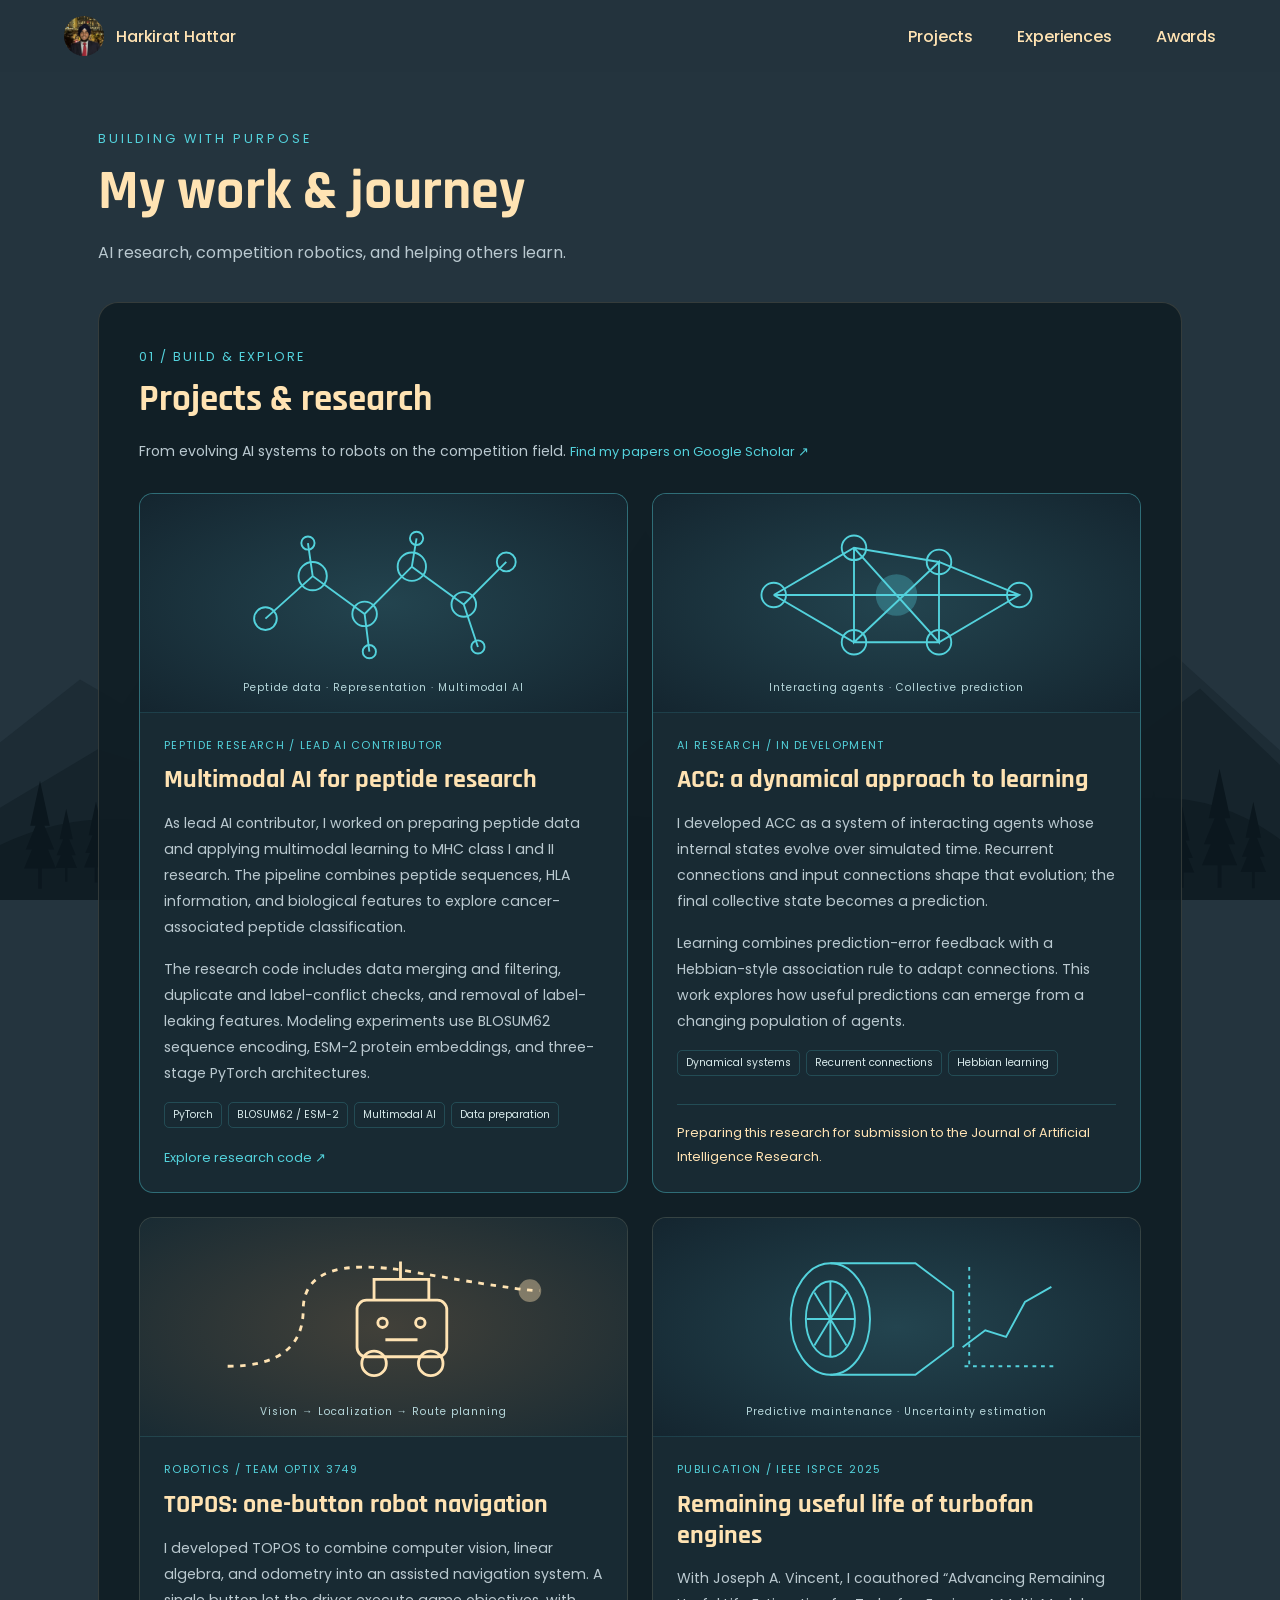
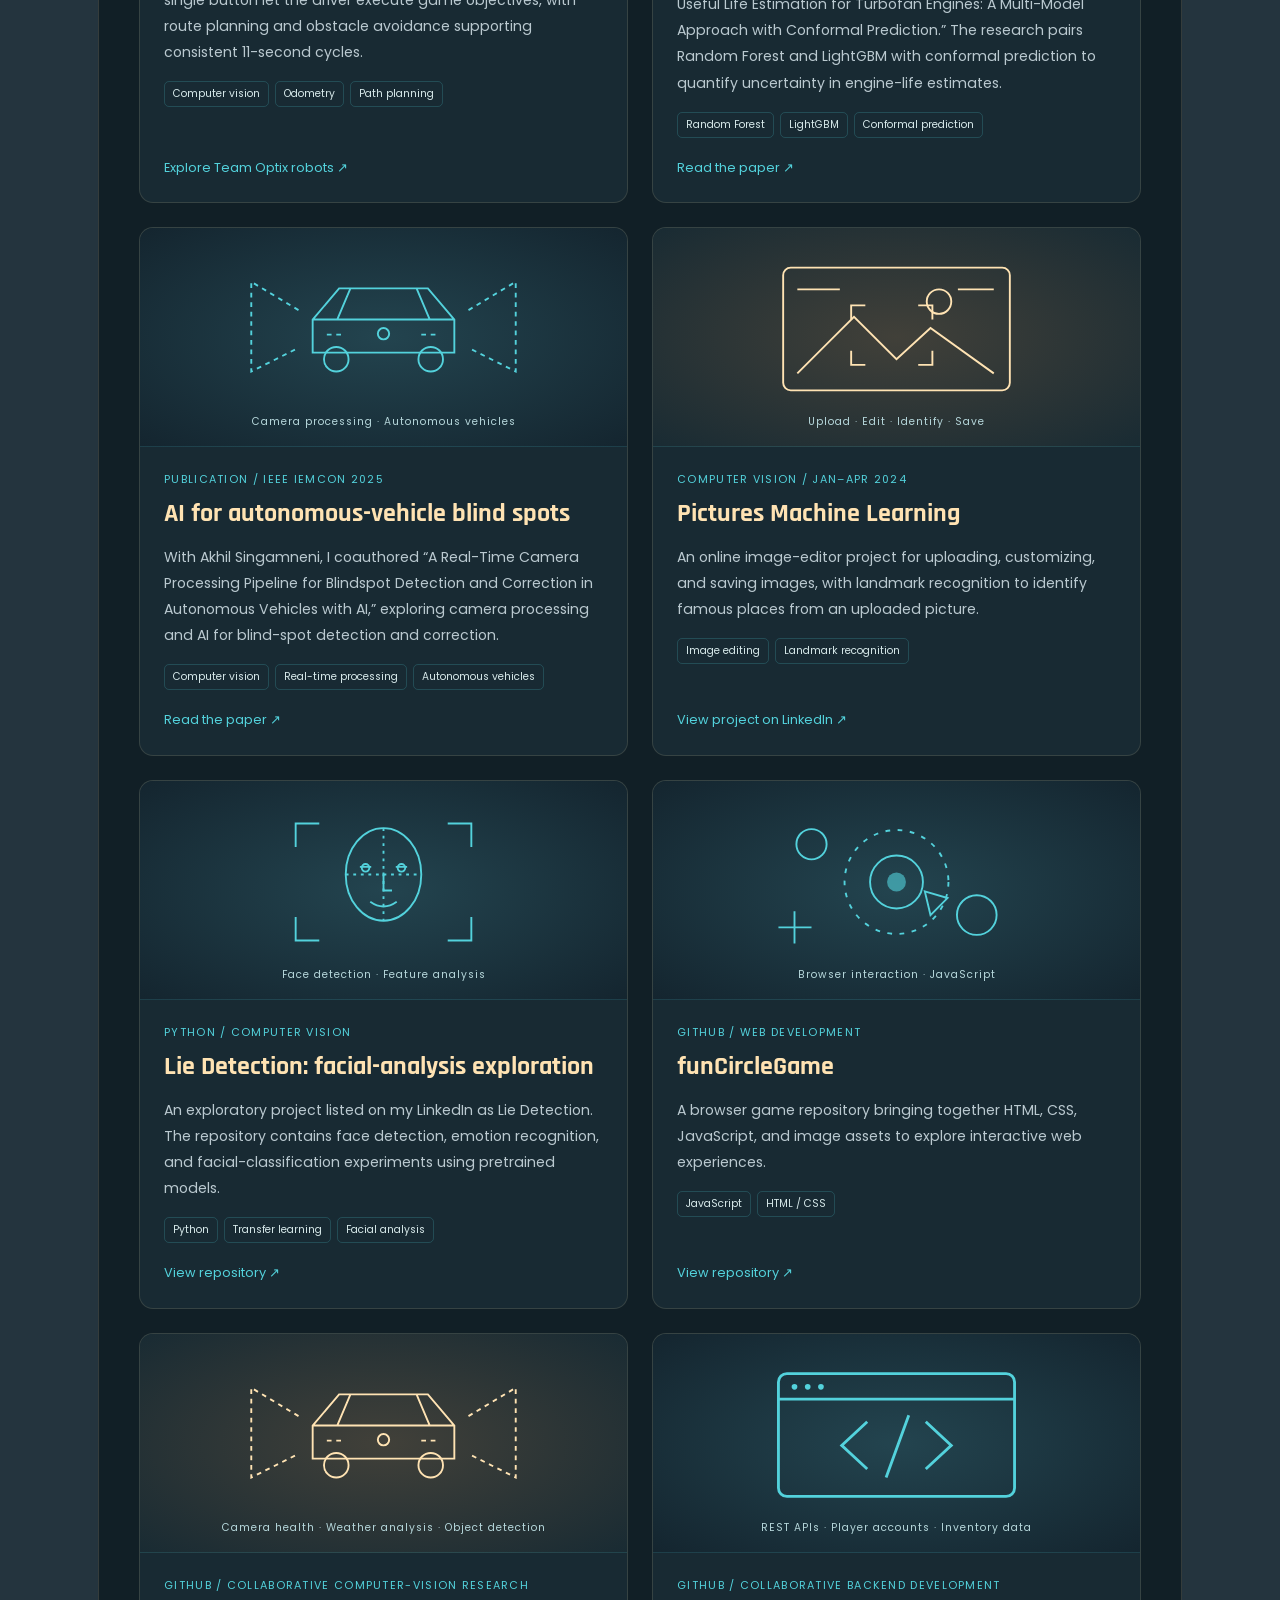
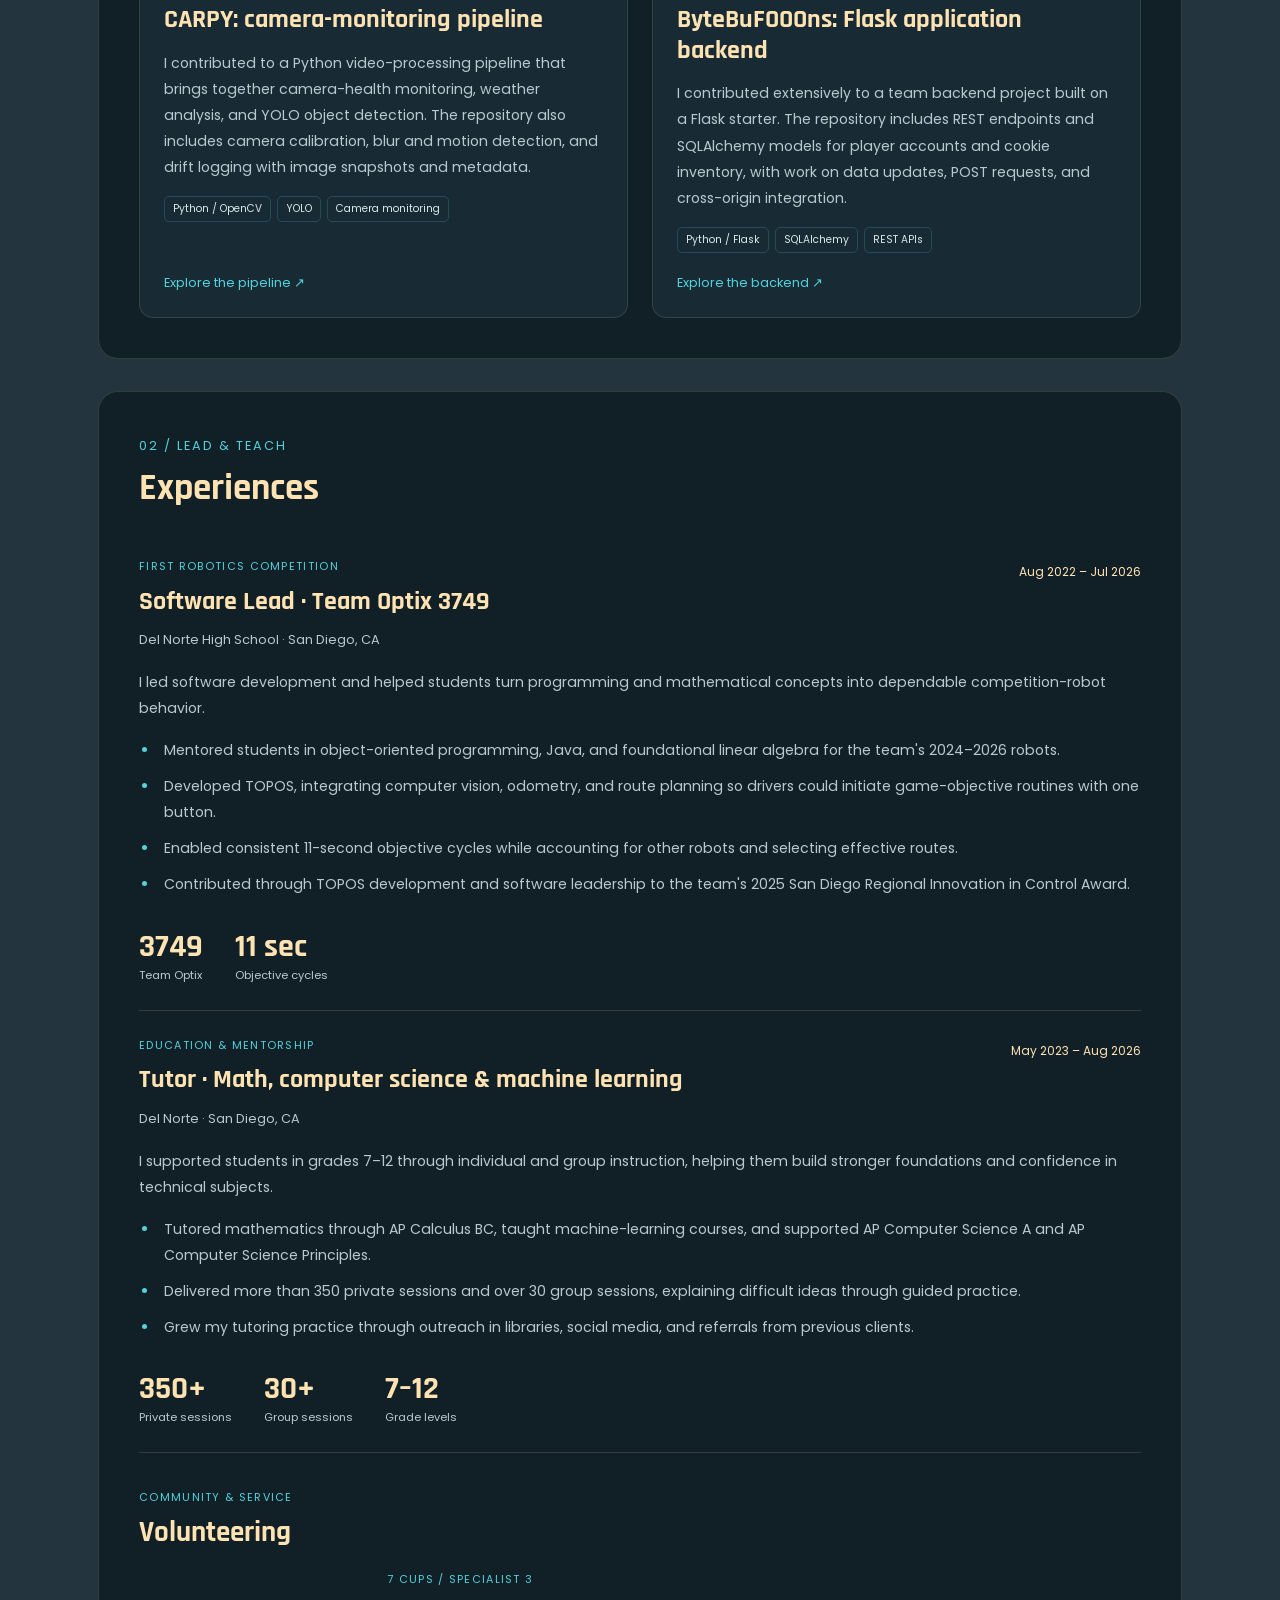
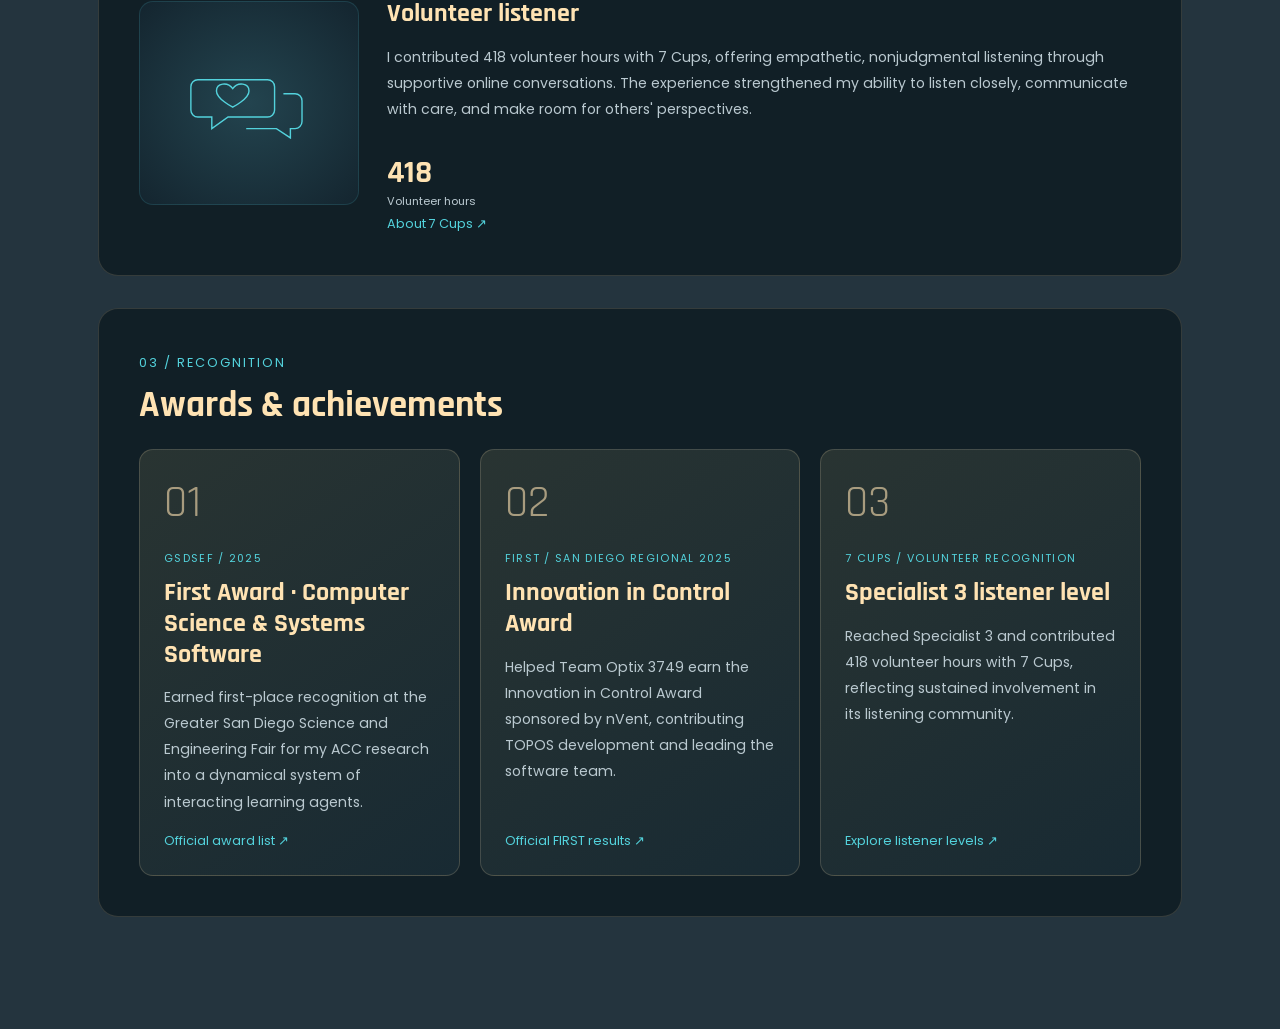
==== commit e067229d: "Update logo image source in about.html" ====
--- a/about.html
+++ b/about.html
@@ -1,127 +1,126 @@
-﻿<!DOCTYPE html>
-<html lang="en">
-<head>
-  <meta charset="UTF-8">
-  <meta name="viewport" content="width=device-width, initial-scale=1">
-  <meta name="description" content="Explore Harkirat Hattar's projects, experiences, and awards.">
-  <title>Harkirat Hattar | About</title>
-  <link href="https://fonts.googleapis.com/css2?family=Poppins:wght@400;500;600&family=Rajdhani:wght@400;600;700&display=swap" rel="stylesheet">
-  <link rel="stylesheet" href="./style.css">
-  <script src="./script.js" defer></script>
-</head>
-<body class="back-row-toggle about-page">
-  <div class="rain front-row" aria-hidden="true"></div>
-  <div class="rain back-row" aria-hidden="true"></div>
-  <svg class="landscape" viewBox="0 0 1440 360" preserveAspectRatio="none" aria-hidden="true" focusable="false">
-    <defs><symbol id="pine" viewBox="0 0 40 100"><path d="M18 100V82H2L11 65H4L15 44H9L20 4L31 44H25L36 65H29L38 82H22V100Z" /></symbol></defs>
-    <path class="mountains-distant" d="M0 220L90 164L138 186L252 52L315 122L350 109L465 219L574 140L615 162L726 32L803 121L839 110L967 229L1061 151L1106 167L1220 66L1295 155L1321 142L1440 227V360H0Z" />
-    <path class="mountains-near" d="M0 278L110 226L166 240L287 159L365 218L405 207L535 285L641 222L695 240L815 163L886 217L928 202L1080 283L1172 220L1243 236L1350 172L1440 240V360H0Z" />
-    <path class="foothills" d="M0 311Q125 264 267 312T556 309T843 314T1150 302T1440 306V360H0Z" />
-    <g class="trees">
-      <use href="#pine" x="25" y="245" width="40" height="110" /><use href="#pine" x="61" y="272" width="27" height="76" /><use href="#pine" x="93" y="263" width="30" height="88" />
-      <use href="#pine" x="1280" y="252" width="36" height="104" /><use href="#pine" x="1315" y="268" width="30" height="87" /><use href="#pine" x="1350" y="230" width="44" height="128" /><use href="#pine" x="1394" y="263" width="32" height="93" />
-    </g>
-  </svg>
-
-  <header>
-    <div class="nav-brand">
-      <a class="nav-portrait" href="./index.html" aria-label="Home">
-        <img class="logo" src="./assets/harkirat-hattar.jpg" alt="Harkirat Hattar" width="40" height="40">
-      </a>
-      <a class="nav-name" href="./index.html">Harkirat Hattar</a>
-    </div>
-    <button class="icons" type="button" aria-label="Open navigation" aria-controls="main-navigation" aria-expanded="false"><span id="menu-icon" aria-hidden="true">&#9776;</span><span id="close-icon" aria-hidden="true">&#215;</span></button>
-    <nav class="navbar" id="main-navigation" aria-label="Main navigation">
-      <a href="./about.html#projects" class="nav-item" style="--i: 0">Projects</a>
-      <a href="./about.html#experiences" class="nav-item" style="--i: 1">Experiences</a>
-      <a href="./about.html#awards" class="nav-item" style="--i: 2">Awards</a>
-    </nav>
-  </header>
-
-  <main class="about-layout">
-    <svg class="art-library" xmlns="http://www.w3.org/2000/svg" aria-hidden="true" focusable="false">
-      <defs>
-        <symbol id="art-peptide" viewBox="0 0 400 180"><g fill="none" stroke="currentColor" stroke-width="2"><path d="M75 115 125 70 180 110 230 60 285 100 330 55M125 70l-5-35M180 110l5 40M230 60l5-30M285 100l15 45"/><circle cx="75" cy="115" r="12"/><circle cx="125" cy="70" r="15"/><circle cx="180" cy="110" r="13"/><circle cx="230" cy="60" r="15"/><circle cx="285" cy="100" r="13"/><circle cx="330" cy="55" r="10"/><circle cx="120" cy="35" r="7"/><circle cx="185" cy="150" r="7"/><circle cx="235" cy="30" r="7"/><circle cx="300" cy="145" r="7"/></g></symbol>
-        <symbol id="art-car" viewBox="0 0 400 180"><g fill="none" stroke="currentColor" stroke-width="2"><path d="M125 115V80l28-33h94l28 33v35zM125 80h150M165 47l-14 33M235 47l14 33"/><circle cx="150" cy="122" r="13"/><circle cx="250" cy="122" r="13"/><path d="M140 96h20M240 96h20M110 70 60 40v95l50-25M290 70l50-30v95l-50-25" stroke-dasharray="5 5"/><circle cx="200" cy="95" r="6"/></g></symbol>
-        <symbol id="art-agents" viewBox="0 0 400 180"><g fill="none" stroke="currentColor" stroke-width="2"><path d="M70 90 155 40 245 55 330 90 245 140 155 140 70 90M155 40 155 140 245 55 245 140 155 40M70 90 330 90"/><circle cx="70" cy="90" r="13"/><circle cx="155" cy="40" r="13"/><circle cx="245" cy="55" r="13"/><circle cx="330" cy="90" r="13"/><circle cx="155" cy="140" r="13"/><circle cx="245" cy="140" r="13"/></g><circle cx="200" cy="90" r="22" fill="currentColor" opacity=".3"/></symbol>
-        <symbol id="art-robot" viewBox="0 0 400 180"><g fill="none" stroke="currentColor" stroke-width="3"><path stroke-dasharray="6 7" d="M35 140Q115 140 115 80T230 40T365 60"/><rect x="172" y="70" width="95" height="60" rx="10"/><path d="M190 70V48h58v22M218 48V29"/><circle cx="190" cy="137" r="13"/><circle cx="250" cy="137" r="13"/><circle cx="199" cy="94" r="5"/><circle cx="239" cy="94" r="5"/><path d="M202 112h34"/></g><circle cx="355" cy="60" r="12" fill="currentColor" opacity=".4"/></symbol>
-        <symbol id="art-engine" viewBox="0 0 400 180"><g fill="none" stroke="currentColor" stroke-width="2"><ellipse cx="130" cy="90" rx="42" ry="59"/><ellipse cx="130" cy="90" rx="26" ry="40"/><path d="M130 31h90l40 30v58l-40 30h-90M130 50v80M105 90h50M113 62l34 56M147 62l-34 56M270 120l24-18 22 7 20-37 28-16"/><path stroke-dasharray="4 5" d="M272 140h95M277 35v108"/></g></symbol>
-        <symbol id="art-image" viewBox="0 0 400 180"><g fill="none" stroke="currentColor" stroke-width="2"><rect x="80" y="25" width="240" height="130" rx="8"/><path d="m95 137 60-60 45 45 36-33 67 48M95 48h45M265 48h38"/><circle cx="245" cy="61" r="13"/><path d="M167 65h-15v15M223 65h15v15M152 113v15h15M238 113v15h-15"/></g></symbol>
-        <symbol id="art-face" viewBox="0 0 400 180"><g fill="none" stroke="currentColor" stroke-width="2"><path d="M132 28h-25v25M268 28h25v25M107 127v25h25M293 127v25h-25"/><ellipse cx="200" cy="82" rx="40" ry="49"/><path d="M175 74h12M213 74h12M200 80v19h9M186 111q14 10 28 0"/><circle cx="181" cy="75" r="4"/><circle cx="219" cy="75" r="4"/><path stroke-dasharray="3 5" d="M160 82h80M200 33v98"/></g></symbol>
-        <symbol id="art-game" viewBox="0 0 400 180"><g fill="none" stroke="currentColor" stroke-width="2"><circle cx="200" cy="90" r="55" stroke-dasharray="5 8"/><circle cx="200" cy="90" r="28"/><circle cx="110" cy="50" r="16"/><circle cx="285" cy="125" r="21"/><path d="m230 100 24 7-18 18zM75 138h35M92 121v34"/></g><circle cx="200" cy="90" r="10" fill="currentColor" opacity=".6"/></symbol>
-        <symbol id="art-code" viewBox="0 0 400 180"><g fill="none" stroke="currentColor" stroke-width="3"><rect x="75" y="25" width="250" height="130" rx="9"/><path d="M75 52h250m-156 24-27 25 27 25m62-50 27 25-27 25m-18-57-24 66"/></g><g fill="currentColor"><circle cx="92" cy="39" r="3"/><circle cx="106" cy="39" r="3"/><circle cx="120" cy="39" r="3"/></g></symbol>
-        <symbol id="art-support" viewBox="0 0 400 180"><g fill="none" stroke="currentColor" stroke-width="3"><path d="M90 40h150a15 15 0 0 1 15 15v50a15 15 0 0 1-15 15h-85l-35 25v-25H90a15 15 0 0 1-15-15V55a15 15 0 0 1 15-15Z"/><path d="M274 70h25a15 15 0 0 1 15 15v45a15 15 0 0 1-15 15h-10v20l-30-20h-65"/><path d="M165 99s-35-18-35-35c0-17 24-20 35-5 11-15 35-12 35 5 0 17-35 35-35 35Z"/></g></symbol>
-      </defs>
-    </svg>
-    <div class="about-sections">
-      <div class="about-intro"><p>Building with purpose</p><h1>My work &amp; journey</h1><div class="intro-summary">AI research, competition robotics, and helping others learn.</div></div>
-      <section class="about-section" id="projects" aria-labelledby="projects-heading">
-        <span class="section-number">01 / BUILD &amp; EXPLORE</span><h2 id="projects-heading">Projects &amp; research</h2>
-        <p class="section-intro">From evolving AI systems to robots on the competition field. <a class="card-link" href="https://scholar.google.com/scholar?hl=en&amp;as_sdt=0%2C5&amp;q=Harkirat+Hattar&amp;oq=" target="_blank" rel="noopener noreferrer">Find my papers on Google Scholar ↗</a></p>
-        <div class="project-grid">
-          <article class="project-card featured-project">
-            <div class="project-art"><svg aria-hidden="true"><use href="#art-peptide"/></svg><span>Peptide data · Representation · Multimodal AI</span></div>
-            <div class="card-body"><span class="card-kicker">Peptide research / Lead AI contributor</span><h3>Multimodal AI for peptide research</h3><p>As lead AI contributor, I worked on preparing peptide data and applying multimodal learning to MHC class I and II research. The pipeline combines peptide sequences, HLA information, and biological features to explore cancer-associated peptide classification.</p><p>The research code includes data merging and filtering, duplicate and label-conflict checks, and removal of label-leaking features. Modeling experiments use BLOSUM62 sequence encoding, ESM-2 protein embeddings, and three-stage PyTorch architectures.</p><div class="tags"><span>PyTorch</span><span>BLOSUM62 / ESM-2</span><span>Multimodal AI</span><span>Data preparation</span></div><a class="card-link" href="https://github.com/Peptidereaserch/Peptides" target="_blank" rel="noopener noreferrer">Explore research code ↗</a></div>
-          </article>
-          <article class="project-card featured-project">
-            <div class="project-art"><svg aria-hidden="true"><use href="#art-agents"/></svg><span>Interacting agents · Collective prediction</span></div>
-            <div class="card-body"><span class="card-kicker">AI research / In development</span><h3>ACC: a dynamical approach to learning</h3><p>I developed ACC as a system of interacting agents whose internal states evolve over simulated time. Recurrent connections and input connections shape that evolution; the final collective state becomes a prediction.</p><p>Learning combines prediction-error feedback with a Hebbian-style association rule to adapt connections. This work explores how useful predictions can emerge from a changing population of agents.</p><div class="tags"><span>Dynamical systems</span><span>Recurrent connections</span><span>Hebbian learning</span></div><p class="research-status">Preparing this research for submission to the Journal of Artificial Intelligence Research.</p></div>
-          </article>
-          <article class="project-card">
-            <div class="project-art"><svg aria-hidden="true"><use href="#art-robot"/></svg><span>Vision → Localization → Route planning</span></div>
-            <div class="card-body"><span class="card-kicker">Robotics / Team Optix 3749</span><h3>TOPOS: one-button robot navigation</h3><p>I developed TOPOS to combine computer vision, linear algebra, and odometry into an assisted navigation system. A single button let the driver execute game objectives, with route planning and obstacle avoidance supporting consistent 11-second cycles.</p><div class="tags"><span>Computer vision</span><span>Odometry</span><span>Path planning</span></div><a class="card-link" href="https://www.team3749.com/projects-6" target="_blank" rel="noopener noreferrer">Explore Team Optix robots ↗</a></div>
-          </article>
-          <article class="project-card">
-            <div class="project-art"><svg aria-hidden="true"><use href="#art-engine"/></svg><span>Predictive maintenance · Uncertainty estimation</span></div>
-            <div class="card-body"><span class="card-kicker">Publication / IEEE ISPCE 2025</span><h3>Remaining useful life of turbofan engines</h3><p>With Joseph A. Vincent, I coauthored “Advancing Remaining Useful Life Estimation for Turbofan Engines: A Multi-Model Approach with Conformal Prediction.” The research pairs Random Forest and LightGBM with conformal prediction to quantify uncertainty in engine-life estimates.</p><div class="tags"><span>Random Forest</span><span>LightGBM</span><span>Conformal prediction</span></div><a class="card-link" href="https://doi.org/10.1109/ISPCE64260.2025.11044907" target="_blank" rel="noopener noreferrer">Read the paper ↗</a></div>
-          </article>
-          <article class="project-card">
-            <div class="project-art"><svg aria-hidden="true"><use href="#art-car"/></svg><span>Camera processing · Autonomous vehicles</span></div>
-            <div class="card-body"><span class="card-kicker">Publication / IEEE IEMCON 2025</span><h3>AI for autonomous-vehicle blind spots</h3><p>With Akhil Singamneni, I coauthored “A Real-Time Camera Processing Pipeline for Blindspot Detection and Correction in Autonomous Vehicles with AI,” exploring camera processing and AI for blind-spot detection and correction.</p><div class="tags"><span>Computer vision</span><span>Real-time processing</span><span>Autonomous vehicles</span></div><a class="card-link" href="https://doi.org/10.1109/IEMCON67450.2025.11381250" target="_blank" rel="noopener noreferrer">Read the paper ↗</a></div>
-          </article>
-          <article class="project-card">
-            <div class="project-art"><svg aria-hidden="true"><use href="#art-image"/></svg><span>Upload · Edit · Identify · Save</span></div>
-            <div class="card-body"><span class="card-kicker">Computer vision / Jan–Apr 2024</span><h3>Pictures Machine Learning</h3><p>An online image-editor project for uploading, customizing, and saving images, with landmark recognition to identify famous places from an uploaded picture.</p><div class="tags"><span>Image editing</span><span>Landmark recognition</span></div><a class="card-link" href="https://www.linkedin.com/in/harkirath135/" target="_blank" rel="noopener noreferrer">View project on LinkedIn ↗</a></div>
-          </article>
-          <article class="project-card">
-            <div class="project-art"><svg aria-hidden="true"><use href="#art-face"/></svg><span>Face detection · Feature analysis</span></div>
-            <div class="card-body"><span class="card-kicker">Python / Computer vision</span><h3>Lie Detection: facial-analysis exploration</h3><p>An exploratory project listed on my LinkedIn as Lie Detection. The repository contains face detection, emotion recognition, and facial-classification experiments using pretrained models.</p><div class="tags"><span>Python</span><span>Transfer learning</span><span>Facial analysis</span></div><a class="card-link" href="https://github.com/Harkirat47/Lie-Detection" target="_blank" rel="noopener noreferrer">View repository ↗</a></div>
-          </article>
-          <article class="project-card">
-            <div class="project-art"><svg aria-hidden="true"><use href="#art-game"/></svg><span>Browser interaction · JavaScript</span></div>
-            <div class="card-body"><span class="card-kicker">GitHub / Web development</span><h3>funCircleGame</h3><p>A browser game repository bringing together HTML, CSS, JavaScript, and image assets to explore interactive web experiences.</p><div class="tags"><span>JavaScript</span><span>HTML / CSS</span></div><a class="card-link" href="https://github.com/Harkirat47/funCircleGame" target="_blank" rel="noopener noreferrer">View repository ↗</a></div>
-          </article>
-          <article class="project-card">
-            <div class="project-art"><svg aria-hidden="true"><use href="#art-car"/></svg><span>Camera health · Weather analysis · Object detection</span></div>
-            <div class="card-body"><span class="card-kicker">GitHub / Collaborative computer-vision research</span><h3>CARPY: camera-monitoring pipeline</h3><p>I contributed to a Python video-processing pipeline that brings together camera-health monitoring, weather analysis, and YOLO object detection. The repository also includes camera calibration, blur and motion detection, and drift logging with image snapshots and metadata.</p><div class="tags"><span>Python / OpenCV</span><span>YOLO</span><span>Camera monitoring</span></div><a class="card-link" href="https://github.com/Harkirat47/CARPY" target="_blank" rel="noopener noreferrer">Explore the pipeline ↗</a></div>
-          </article>
-          <article class="project-card">
-            <div class="project-art"><svg aria-hidden="true"><use href="#art-code"/></svg><span>REST APIs · Player accounts · Inventory data</span></div>
-            <div class="card-body"><span class="card-kicker">GitHub / Collaborative backend development</span><h3>ByteBuFOOOns: Flask application backend</h3><p>I contributed extensively to a team backend project built on a Flask starter. The repository includes REST endpoints and SQLAlchemy models for player accounts and cookie inventory, with work on data updates, POST requests, and cross-origin integration.</p><div class="tags"><span>Python / Flask</span><span>SQLAlchemy</span><span>REST APIs</span></div><a class="card-link" href="https://github.com/Harkirat47/ByteBuFOOOns" target="_blank" rel="noopener noreferrer">Explore the backend ↗</a></div>
-          </article>
-        </div>
-      </section>
-      <section class="about-section" id="experiences" aria-labelledby="experiences-heading">
-        <span class="section-number">02 / LEAD &amp; TEACH</span><h2 id="experiences-heading">Experiences</h2>
-        <article class="experience-entry"><div class="entry-heading"><div><span class="card-kicker">FIRST Robotics Competition</span><h3>Software Lead · Team Optix 3749</h3><p class="entry-location">Del Norte High School · San Diego, CA</p></div><span class="entry-date">Aug 2022 – Jul 2026</span></div><p>I led software development and helped students turn programming and mathematical concepts into dependable competition-robot behavior.</p><ul class="detail-list"><li>Mentored students in object-oriented programming, Java, and foundational linear algebra for the team's 2024–2026 robots.</li><li>Developed TOPOS, integrating computer vision, odometry, and route planning so drivers could initiate game-objective routines with one button.</li><li>Enabled consistent 11-second objective cycles while accounting for other robots and selecting effective routes.</li><li>Contributed through TOPOS development and software leadership to the team's 2025 San Diego Regional Innovation in Control Award.</li></ul><div class="metric-row"><span><strong>3749</strong>Team Optix</span><span><strong>11 sec</strong>Objective cycles</span></div></article>
-        <article class="experience-entry"><div class="entry-heading"><div><span class="card-kicker">Education &amp; mentorship</span><h3>Tutor · Math, computer science &amp; machine learning</h3><p class="entry-location">Del Norte · San Diego, CA</p></div><span class="entry-date">May 2023 – Aug 2026</span></div><p>I supported students in grades 7–12 through individual and group instruction, helping them build stronger foundations and confidence in technical subjects.</p><ul class="detail-list"><li>Tutored mathematics through AP Calculus BC, taught machine-learning courses, and supported AP Computer Science A and AP Computer Science Principles.</li><li>Delivered more than 350 private sessions and over 30 group sessions, explaining difficult ideas through guided practice.</li><li>Grew my tutoring practice through outreach in libraries, social media, and referrals from previous clients.</li></ul><div class="metric-row"><span><strong>350+</strong>Private sessions</span><span><strong>30+</strong>Group sessions</span><span><strong>7–12</strong>Grade levels</span></div></article>
-        <div class="volunteer-heading"><span class="card-kicker">Community &amp; service</span><h3>Volunteering</h3></div>
-        <article class="volunteer-card"><div class="volunteer-art project-art"><svg aria-hidden="true"><use href="#art-support"/></svg></div><div><span class="card-kicker">7 Cups / Specialist 3</span><h3>Volunteer listener</h3><p>I contributed 418 volunteer hours with 7 Cups, offering empathetic, nonjudgmental listening through supportive online conversations. The experience strengthened my ability to listen closely, communicate with care, and make room for others' perspectives.</p><div class="metric-row"><span><strong>418</strong>Volunteer hours</span></div><a class="card-link" href="https://www.7cups.com/" target="_blank" rel="noopener noreferrer">About 7 Cups ↗</a></div></article>
-      </section>
-      <section class="about-section" id="awards" aria-labelledby="awards-heading">
-        <span class="section-number">03 / RECOGNITION</span><h2 id="awards-heading">Awards &amp; achievements</h2>
-        <div class="award-grid">
-          <article class="award-card"><span class="award-mark" aria-hidden="true">01</span><span class="card-kicker">GSDSEF / 2025</span><h3>First Award · Computer Science &amp; Systems Software</h3><p>Earned first-place recognition at the Greater San Diego Science and Engineering Fair for my ACC research into a dynamical system of interacting learning agents.</p><a class="card-link" href="https://www.gsdsef.org/sites/default/files/2025%201st%20Awards%20Senior%20Division.pdf" target="_blank" rel="noopener noreferrer">Official award list ↗</a></article>
-          <article class="award-card"><span class="award-mark" aria-hidden="true">02</span><span class="card-kicker">FIRST / San Diego Regional 2025</span><h3>Innovation in Control Award</h3><p>Helped Team Optix 3749 earn the Innovation in Control Award sponsored by nVent, contributing TOPOS development and leading the software team.</p><a class="card-link" href="https://frc-events.firstinspires.org/2025/CASD/awards" target="_blank" rel="noopener noreferrer">Official FIRST results ↗</a></article>
-          <article class="award-card"><span class="award-mark" aria-hidden="true">03</span><span class="card-kicker">7 Cups / Volunteer recognition</span><h3>Specialist 3 listener level</h3><p>Reached Specialist 3 and contributed 418 volunteer hours with 7 Cups, reflecting sustained involvement in its listening community.</p><a class="card-link" href="https://www.7cups.com/about/faqBadgesCheers.php" target="_blank" rel="noopener noreferrer">Explore listener levels ↗</a></article>
-        </div>
-      </section>
-    </div>
-  </main>
-
-</body>
-</html>
-
+﻿<!DOCTYPE html>
+<html lang="en">
+<head>
+  <meta charset="UTF-8">
+  <meta name="viewport" content="width=device-width, initial-scale=1">
+  <meta name="description" content="Explore Harkirat Hattar's projects, experiences, and awards.">
+  <title>Harkirat Hattar | About</title>
+  <link href="https://fonts.googleapis.com/css2?family=Poppins:wght@400;500;600&family=Rajdhani:wght@400;600;700&display=swap" rel="stylesheet">
+  <link rel="stylesheet" href="./style.css">
+  <script src="./script.js" defer></script>
+</head>
+<body class="back-row-toggle about-page">
+  <div class="rain front-row" aria-hidden="true"></div>
+  <div class="rain back-row" aria-hidden="true"></div>
+  <svg class="landscape" viewBox="0 0 1440 360" preserveAspectRatio="none" aria-hidden="true" focusable="false">
+    <defs><symbol id="pine" viewBox="0 0 40 100"><path d="M18 100V82H2L11 65H4L15 44H9L20 4L31 44H25L36 65H29L38 82H22V100Z" /></symbol></defs>
+    <path class="mountains-distant" d="M0 220L90 164L138 186L252 52L315 122L350 109L465 219L574 140L615 162L726 32L803 121L839 110L967 229L1061 151L1106 167L1220 66L1295 155L1321 142L1440 227V360H0Z" />
+    <path class="mountains-near" d="M0 278L110 226L166 240L287 159L365 218L405 207L535 285L641 222L695 240L815 163L886 217L928 202L1080 283L1172 220L1243 236L1350 172L1440 240V360H0Z" />
+    <path class="foothills" d="M0 311Q125 264 267 312T556 309T843 314T1150 302T1440 306V360H0Z" />
+    <g class="trees">
+      <use href="#pine" x="25" y="245" width="40" height="110" /><use href="#pine" x="61" y="272" width="27" height="76" /><use href="#pine" x="93" y="263" width="30" height="88" />
+      <use href="#pine" x="1280" y="252" width="36" height="104" /><use href="#pine" x="1315" y="268" width="30" height="87" /><use href="#pine" x="1350" y="230" width="44" height="128" /><use href="#pine" x="1394" y="263" width="32" height="93" />
+    </g>
+  </svg>
+
+  <header>
+    <div class="nav-brand">
+      <a class="nav-portrait" href="./index.html" aria-label="Home">
+        <img class="logo" src="./harkirat-hattar.jpg" alt="Harkirat Hattar" width="40" height="40">
+      </a>
+      <a class="nav-name" href="./index.html">Harkirat Hattar</a>
+    </div>
+    <button class="icons" type="button" aria-label="Open navigation" aria-controls="main-navigation" aria-expanded="false"><span id="menu-icon" aria-hidden="true">&#9776;</span><span id="close-icon" aria-hidden="true">&#215;</span></button>
+    <nav class="navbar" id="main-navigation" aria-label="Main navigation">
+      <a href="./about.html#projects" class="nav-item" style="--i: 0">Projects</a>
+      <a href="./about.html#experiences" class="nav-item" style="--i: 1">Experiences</a>
+      <a href="./about.html#awards" class="nav-item" style="--i: 2">Awards</a>
+    </nav>
+  </header>
+
+  <main class="about-layout">
+    <svg class="art-library" xmlns="http://www.w3.org/2000/svg" aria-hidden="true" focusable="false">
+      <defs>
+        <symbol id="art-peptide" viewBox="0 0 400 180"><g fill="none" stroke="currentColor" stroke-width="2"><path d="M75 115 125 70 180 110 230 60 285 100 330 55M125 70l-5-35M180 110l5 40M230 60l5-30M285 100l15 45"/><circle cx="75" cy="115" r="12"/><circle cx="125" cy="70" r="15"/><circle cx="180" cy="110" r="13"/><circle cx="230" cy="60" r="15"/><circle cx="285" cy="100" r="13"/><circle cx="330" cy="55" r="10"/><circle cx="120" cy="35" r="7"/><circle cx="185" cy="150" r="7"/><circle cx="235" cy="30" r="7"/><circle cx="300" cy="145" r="7"/></g></symbol>
+        <symbol id="art-car" viewBox="0 0 400 180"><g fill="none" stroke="currentColor" stroke-width="2"><path d="M125 115V80l28-33h94l28 33v35zM125 80h150M165 47l-14 33M235 47l14 33"/><circle cx="150" cy="122" r="13"/><circle cx="250" cy="122" r="13"/><path d="M140 96h20M240 96h20M110 70 60 40v95l50-25M290 70l50-30v95l-50-25" stroke-dasharray="5 5"/><circle cx="200" cy="95" r="6"/></g></symbol>
+        <symbol id="art-agents" viewBox="0 0 400 180"><g fill="none" stroke="currentColor" stroke-width="2"><path d="M70 90 155 40 245 55 330 90 245 140 155 140 70 90M155 40 155 140 245 55 245 140 155 40M70 90 330 90"/><circle cx="70" cy="90" r="13"/><circle cx="155" cy="40" r="13"/><circle cx="245" cy="55" r="13"/><circle cx="330" cy="90" r="13"/><circle cx="155" cy="140" r="13"/><circle cx="245" cy="140" r="13"/></g><circle cx="200" cy="90" r="22" fill="currentColor" opacity=".3"/></symbol>
+        <symbol id="art-robot" viewBox="0 0 400 180"><g fill="none" stroke="currentColor" stroke-width="3"><path stroke-dasharray="6 7" d="M35 140Q115 140 115 80T230 40T365 60"/><rect x="172" y="70" width="95" height="60" rx="10"/><path d="M190 70V48h58v22M218 48V29"/><circle cx="190" cy="137" r="13"/><circle cx="250" cy="137" r="13"/><circle cx="199" cy="94" r="5"/><circle cx="239" cy="94" r="5"/><path d="M202 112h34"/></g><circle cx="355" cy="60" r="12" fill="currentColor" opacity=".4"/></symbol>
+        <symbol id="art-engine" viewBox="0 0 400 180"><g fill="none" stroke="currentColor" stroke-width="2"><ellipse cx="130" cy="90" rx="42" ry="59"/><ellipse cx="130" cy="90" rx="26" ry="40"/><path d="M130 31h90l40 30v58l-40 30h-90M130 50v80M105 90h50M113 62l34 56M147 62l-34 56M270 120l24-18 22 7 20-37 28-16"/><path stroke-dasharray="4 5" d="M272 140h95M277 35v108"/></g></symbol>
+        <symbol id="art-image" viewBox="0 0 400 180"><g fill="none" stroke="currentColor" stroke-width="2"><rect x="80" y="25" width="240" height="130" rx="8"/><path d="m95 137 60-60 45 45 36-33 67 48M95 48h45M265 48h38"/><circle cx="245" cy="61" r="13"/><path d="M167 65h-15v15M223 65h15v15M152 113v15h15M238 113v15h-15"/></g></symbol>
+        <symbol id="art-face" viewBox="0 0 400 180"><g fill="none" stroke="currentColor" stroke-width="2"><path d="M132 28h-25v25M268 28h25v25M107 127v25h25M293 127v25h-25"/><ellipse cx="200" cy="82" rx="40" ry="49"/><path d="M175 74h12M213 74h12M200 80v19h9M186 111q14 10 28 0"/><circle cx="181" cy="75" r="4"/><circle cx="219" cy="75" r="4"/><path stroke-dasharray="3 5" d="M160 82h80M200 33v98"/></g></symbol>
+        <symbol id="art-game" viewBox="0 0 400 180"><g fill="none" stroke="currentColor" stroke-width="2"><circle cx="200" cy="90" r="55" stroke-dasharray="5 8"/><circle cx="200" cy="90" r="28"/><circle cx="110" cy="50" r="16"/><circle cx="285" cy="125" r="21"/><path d="m230 100 24 7-18 18zM75 138h35M92 121v34"/></g><circle cx="200" cy="90" r="10" fill="currentColor" opacity=".6"/></symbol>
+        <symbol id="art-code" viewBox="0 0 400 180"><g fill="none" stroke="currentColor" stroke-width="3"><rect x="75" y="25" width="250" height="130" rx="9"/><path d="M75 52h250m-156 24-27 25 27 25m62-50 27 25-27 25m-18-57-24 66"/></g><g fill="currentColor"><circle cx="92" cy="39" r="3"/><circle cx="106" cy="39" r="3"/><circle cx="120" cy="39" r="3"/></g></symbol>
+        <symbol id="art-support" viewBox="0 0 400 180"><g fill="none" stroke="currentColor" stroke-width="3"><path d="M90 40h150a15 15 0 0 1 15 15v50a15 15 0 0 1-15 15h-85l-35 25v-25H90a15 15 0 0 1-15-15V55a15 15 0 0 1 15-15Z"/><path d="M274 70h25a15 15 0 0 1 15 15v45a15 15 0 0 1-15 15h-10v20l-30-20h-65"/><path d="M165 99s-35-18-35-35c0-17 24-20 35-5 11-15 35-12 35 5 0 17-35 35-35 35Z"/></g></symbol>
+      </defs>
+    </svg>
+    <div class="about-sections">
+      <div class="about-intro"><p>Building with purpose</p><h1>My work &amp; journey</h1><div class="intro-summary">AI research, competition robotics, and helping others learn.</div></div>
+      <section class="about-section" id="projects" aria-labelledby="projects-heading">
+        <span class="section-number">01 / BUILD &amp; EXPLORE</span><h2 id="projects-heading">Projects &amp; research</h2>
+        <p class="section-intro">From evolving AI systems to robots on the competition field. <a class="card-link" href="https://scholar.google.com/scholar?hl=en&amp;as_sdt=0%2C5&amp;q=Harkirat+Hattar&amp;oq=" target="_blank" rel="noopener noreferrer">Find my papers on Google Scholar ↗</a></p>
+        <div class="project-grid">
+          <article class="project-card featured-project">
+            <div class="project-art"><svg aria-hidden="true"><use href="#art-peptide"/></svg><span>Peptide data · Representation · Multimodal AI</span></div>
+            <div class="card-body"><span class="card-kicker">Peptide research / Lead AI contributor</span><h3>Multimodal AI for peptide research</h3><p>As lead AI contributor, I worked on preparing peptide data and applying multimodal learning to MHC class I and II research. The pipeline combines peptide sequences, HLA information, and biological features to explore cancer-associated peptide classification.</p><p>The research code includes data merging and filtering, duplicate and label-conflict checks, and removal of label-leaking features. Modeling experiments use BLOSUM62 sequence encoding, ESM-2 protein embeddings, and three-stage PyTorch architectures.</p><div class="tags"><span>PyTorch</span><span>BLOSUM62 / ESM-2</span><span>Multimodal AI</span><span>Data preparation</span></div><a class="card-link" href="https://github.com/Peptidereaserch/Peptides" target="_blank" rel="noopener noreferrer">Explore research code ↗</a></div>
+          </article>
+          <article class="project-card featured-project">
+            <div class="project-art"><svg aria-hidden="true"><use href="#art-agents"/></svg><span>Interacting agents · Collective prediction</span></div>
+            <div class="card-body"><span class="card-kicker">AI research / In development</span><h3>ACC: a dynamical approach to learning</h3><p>I developed ACC as a system of interacting agents whose internal states evolve over simulated time. Recurrent connections and input connections shape that evolution; the final collective state becomes a prediction.</p><p>Learning combines prediction-error feedback with a Hebbian-style association rule to adapt connections. This work explores how useful predictions can emerge from a changing population of agents.</p><div class="tags"><span>Dynamical systems</span><span>Recurrent connections</span><span>Hebbian learning</span></div><p class="research-status">Preparing this research for submission to the Journal of Artificial Intelligence Research.</p></div>
+          </article>
+          <article class="project-card">
+            <div class="project-art"><svg aria-hidden="true"><use href="#art-robot"/></svg><span>Vision → Localization → Route planning</span></div>
+            <div class="card-body"><span class="card-kicker">Robotics / Team Optix 3749</span><h3>TOPOS: one-button robot navigation</h3><p>I developed TOPOS to combine computer vision, linear algebra, and odometry into an assisted navigation system. A single button let the driver execute game objectives, with route planning and obstacle avoidance supporting consistent 11-second cycles.</p><div class="tags"><span>Computer vision</span><span>Odometry</span><span>Path planning</span></div><a class="card-link" href="https://www.team3749.com/projects-6" target="_blank" rel="noopener noreferrer">Explore Team Optix robots ↗</a></div>
+          </article>
+          <article class="project-card">
+            <div class="project-art"><svg aria-hidden="true"><use href="#art-engine"/></svg><span>Predictive maintenance · Uncertainty estimation</span></div>
+            <div class="card-body"><span class="card-kicker">Publication / IEEE ISPCE 2025</span><h3>Remaining useful life of turbofan engines</h3><p>With Joseph A. Vincent, I coauthored “Advancing Remaining Useful Life Estimation for Turbofan Engines: A Multi-Model Approach with Conformal Prediction.” The research pairs Random Forest and LightGBM with conformal prediction to quantify uncertainty in engine-life estimates.</p><div class="tags"><span>Random Forest</span><span>LightGBM</span><span>Conformal prediction</span></div><a class="card-link" href="https://doi.org/10.1109/ISPCE64260.2025.11044907" target="_blank" rel="noopener noreferrer">Read the paper ↗</a></div>
+          </article>
+          <article class="project-card">
+            <div class="project-art"><svg aria-hidden="true"><use href="#art-car"/></svg><span>Camera processing · Autonomous vehicles</span></div>
+            <div class="card-body"><span class="card-kicker">Publication / IEEE IEMCON 2025</span><h3>AI for autonomous-vehicle blind spots</h3><p>With Akhil Singamneni, I coauthored “A Real-Time Camera Processing Pipeline for Blindspot Detection and Correction in Autonomous Vehicles with AI,” exploring camera processing and AI for blind-spot detection and correction.</p><div class="tags"><span>Computer vision</span><span>Real-time processing</span><span>Autonomous vehicles</span></div><a class="card-link" href="https://doi.org/10.1109/IEMCON67450.2025.11381250" target="_blank" rel="noopener noreferrer">Read the paper ↗</a></div>
+          </article>
+          <article class="project-card">
+            <div class="project-art"><svg aria-hidden="true"><use href="#art-image"/></svg><span>Upload · Edit · Identify · Save</span></div>
+            <div class="card-body"><span class="card-kicker">Computer vision / Jan–Apr 2024</span><h3>Pictures Machine Learning</h3><p>An online image-editor project for uploading, customizing, and saving images, with landmark recognition to identify famous places from an uploaded picture.</p><div class="tags"><span>Image editing</span><span>Landmark recognition</span></div><a class="card-link" href="https://www.linkedin.com/in/harkirath135/" target="_blank" rel="noopener noreferrer">View project on LinkedIn ↗</a></div>
+          </article>
+          <article class="project-card">
+            <div class="project-art"><svg aria-hidden="true"><use href="#art-face"/></svg><span>Face detection · Feature analysis</span></div>
+            <div class="card-body"><span class="card-kicker">Python / Computer vision</span><h3>Lie Detection: facial-analysis exploration</h3><p>An exploratory project listed on my LinkedIn as Lie Detection. The repository contains face detection, emotion recognition, and facial-classification experiments using pretrained models.</p><div class="tags"><span>Python</span><span>Transfer learning</span><span>Facial analysis</span></div><a class="card-link" href="https://github.com/Harkirat47/Lie-Detection" target="_blank" rel="noopener noreferrer">View repository ↗</a></div>
+          </article>
+          <article class="project-card">
+            <div class="project-art"><svg aria-hidden="true"><use href="#art-game"/></svg><span>Browser interaction · JavaScript</span></div>
+            <div class="card-body"><span class="card-kicker">GitHub / Web development</span><h3>funCircleGame</h3><p>A browser game repository bringing together HTML, CSS, JavaScript, and image assets to explore interactive web experiences.</p><div class="tags"><span>JavaScript</span><span>HTML / CSS</span></div><a class="card-link" href="https://github.com/Harkirat47/funCircleGame" target="_blank" rel="noopener noreferrer">View repository ↗</a></div>
+          </article>
+          <article class="project-card">
+            <div class="project-art"><svg aria-hidden="true"><use href="#art-car"/></svg><span>Camera health · Weather analysis · Object detection</span></div>
+            <div class="card-body"><span class="card-kicker">GitHub / Collaborative computer-vision research</span><h3>CARPY: camera-monitoring pipeline</h3><p>I contributed to a Python video-processing pipeline that brings together camera-health monitoring, weather analysis, and YOLO object detection. The repository also includes camera calibration, blur and motion detection, and drift logging with image snapshots and metadata.</p><div class="tags"><span>Python / OpenCV</span><span>YOLO</span><span>Camera monitoring</span></div><a class="card-link" href="https://github.com/Harkirat47/CARPY" target="_blank" rel="noopener noreferrer">Explore the pipeline ↗</a></div>
+          </article>
+          <article class="project-card">
+            <div class="project-art"><svg aria-hidden="true"><use href="#art-code"/></svg><span>REST APIs · Player accounts · Inventory data</span></div>
+            <div class="card-body"><span class="card-kicker">GitHub / Collaborative backend development</span><h3>ByteBuFOOOns: Flask application backend</h3><p>I contributed extensively to a team backend project built on a Flask starter. The repository includes REST endpoints and SQLAlchemy models for player accounts and cookie inventory, with work on data updates, POST requests, and cross-origin integration.</p><div class="tags"><span>Python / Flask</span><span>SQLAlchemy</span><span>REST APIs</span></div><a class="card-link" href="https://github.com/Harkirat47/ByteBuFOOOns" target="_blank" rel="noopener noreferrer">Explore the backend ↗</a></div>
+          </article>
+        </div>
+      </section>
+      <section class="about-section" id="experiences" aria-labelledby="experiences-heading">
+        <span class="section-number">02 / LEAD &amp; TEACH</span><h2 id="experiences-heading">Experiences</h2>
+        <article class="experience-entry"><div class="entry-heading"><div><span class="card-kicker">FIRST Robotics Competition</span><h3>Software Lead · Team Optix 3749</h3><p class="entry-location">Del Norte High School · San Diego, CA</p></div><span class="entry-date">Aug 2022 – Jul 2026</span></div><p>I led software development and helped students turn programming and mathematical concepts into dependable competition-robot behavior.</p><ul class="detail-list"><li>Mentored students in object-oriented programming, Java, and foundational linear algebra for the team's 2024–2026 robots.</li><li>Developed TOPOS, integrating computer vision, odometry, and route planning so drivers could initiate game-objective routines with one button.</li><li>Enabled consistent 11-second objective cycles while accounting for other robots and selecting effective routes.</li><li>Contributed through TOPOS development and software leadership to the team's 2025 San Diego Regional Innovation in Control Award.</li></ul><div class="metric-row"><span><strong>3749</strong>Team Optix</span><span><strong>11 sec</strong>Objective cycles</span></div></article>
+        <article class="experience-entry"><div class="entry-heading"><div><span class="card-kicker">Education &amp; mentorship</span><h3>Tutor · Math, computer science &amp; machine learning</h3><p class="entry-location">Del Norte · San Diego, CA</p></div><span class="entry-date">May 2023 – Aug 2026</span></div><p>I supported students in grades 7–12 through individual and group instruction, helping them build stronger foundations and confidence in technical subjects.</p><ul class="detail-list"><li>Tutored mathematics through AP Calculus BC, taught machine-learning courses, and supported AP Computer Science A and AP Computer Science Principles.</li><li>Delivered more than 350 private sessions and over 30 group sessions, explaining difficult ideas through guided practice.</li><li>Grew my tutoring practice through outreach in libraries, social media, and referrals from previous clients.</li></ul><div class="metric-row"><span><strong>350+</strong>Private sessions</span><span><strong>30+</strong>Group sessions</span><span><strong>7–12</strong>Grade levels</span></div></article>
+        <div class="volunteer-heading"><span class="card-kicker">Community &amp; service</span><h3>Volunteering</h3></div>
+        <article class="volunteer-card"><div class="volunteer-art project-art"><svg aria-hidden="true"><use href="#art-support"/></svg></div><div><span class="card-kicker">7 Cups / Specialist 3</span><h3>Volunteer listener</h3><p>I contributed 418 volunteer hours with 7 Cups, offering empathetic, nonjudgmental listening through supportive online conversations. The experience strengthened my ability to listen closely, communicate with care, and make room for others' perspectives.</p><div class="metric-row"><span><strong>418</strong>Volunteer hours</span></div><a class="card-link" href="https://www.7cups.com/" target="_blank" rel="noopener noreferrer">About 7 Cups ↗</a></div></article>
+      </section>
+      <section class="about-section" id="awards" aria-labelledby="awards-heading">
+        <span class="section-number">03 / RECOGNITION</span><h2 id="awards-heading">Awards &amp; achievements</h2>
+        <div class="award-grid">
+          <article class="award-card"><span class="award-mark" aria-hidden="true">01</span><span class="card-kicker">GSDSEF / 2025</span><h3>First Award · Computer Science &amp; Systems Software</h3><p>Earned first-place recognition at the Greater San Diego Science and Engineering Fair for my ACC research into a dynamical system of interacting learning agents.</p><a class="card-link" href="https://www.gsdsef.org/sites/default/files/2025%201st%20Awards%20Senior%20Division.pdf" target="_blank" rel="noopener noreferrer">Official award list ↗</a></article>
+          <article class="award-card"><span class="award-mark" aria-hidden="true">02</span><span class="card-kicker">FIRST / San Diego Regional 2025</span><h3>Innovation in Control Award</h3><p>Helped Team Optix 3749 earn the Innovation in Control Award sponsored by nVent, contributing TOPOS development and leading the software team.</p><a class="card-link" href="https://frc-events.firstinspires.org/2025/CASD/awards" target="_blank" rel="noopener noreferrer">Official FIRST results ↗</a></article>
+          <article class="award-card"><span class="award-mark" aria-hidden="true">03</span><span class="card-kicker">7 Cups / Volunteer recognition</span><h3>Specialist 3 listener level</h3><p>Reached Specialist 3 and contributed 418 volunteer hours with 7 Cups, reflecting sustained involvement in its listening community.</p><a class="card-link" href="https://www.7cups.com/about/faqBadgesCheers.php" target="_blank" rel="noopener noreferrer">Explore listener levels ↗</a></article>
+        </div>
+      </section>
+    </div>
+  </main>
+
+</body>
+</html>
 
 
 
@@ -129,3 +128,4 @@
 
 
 
+
